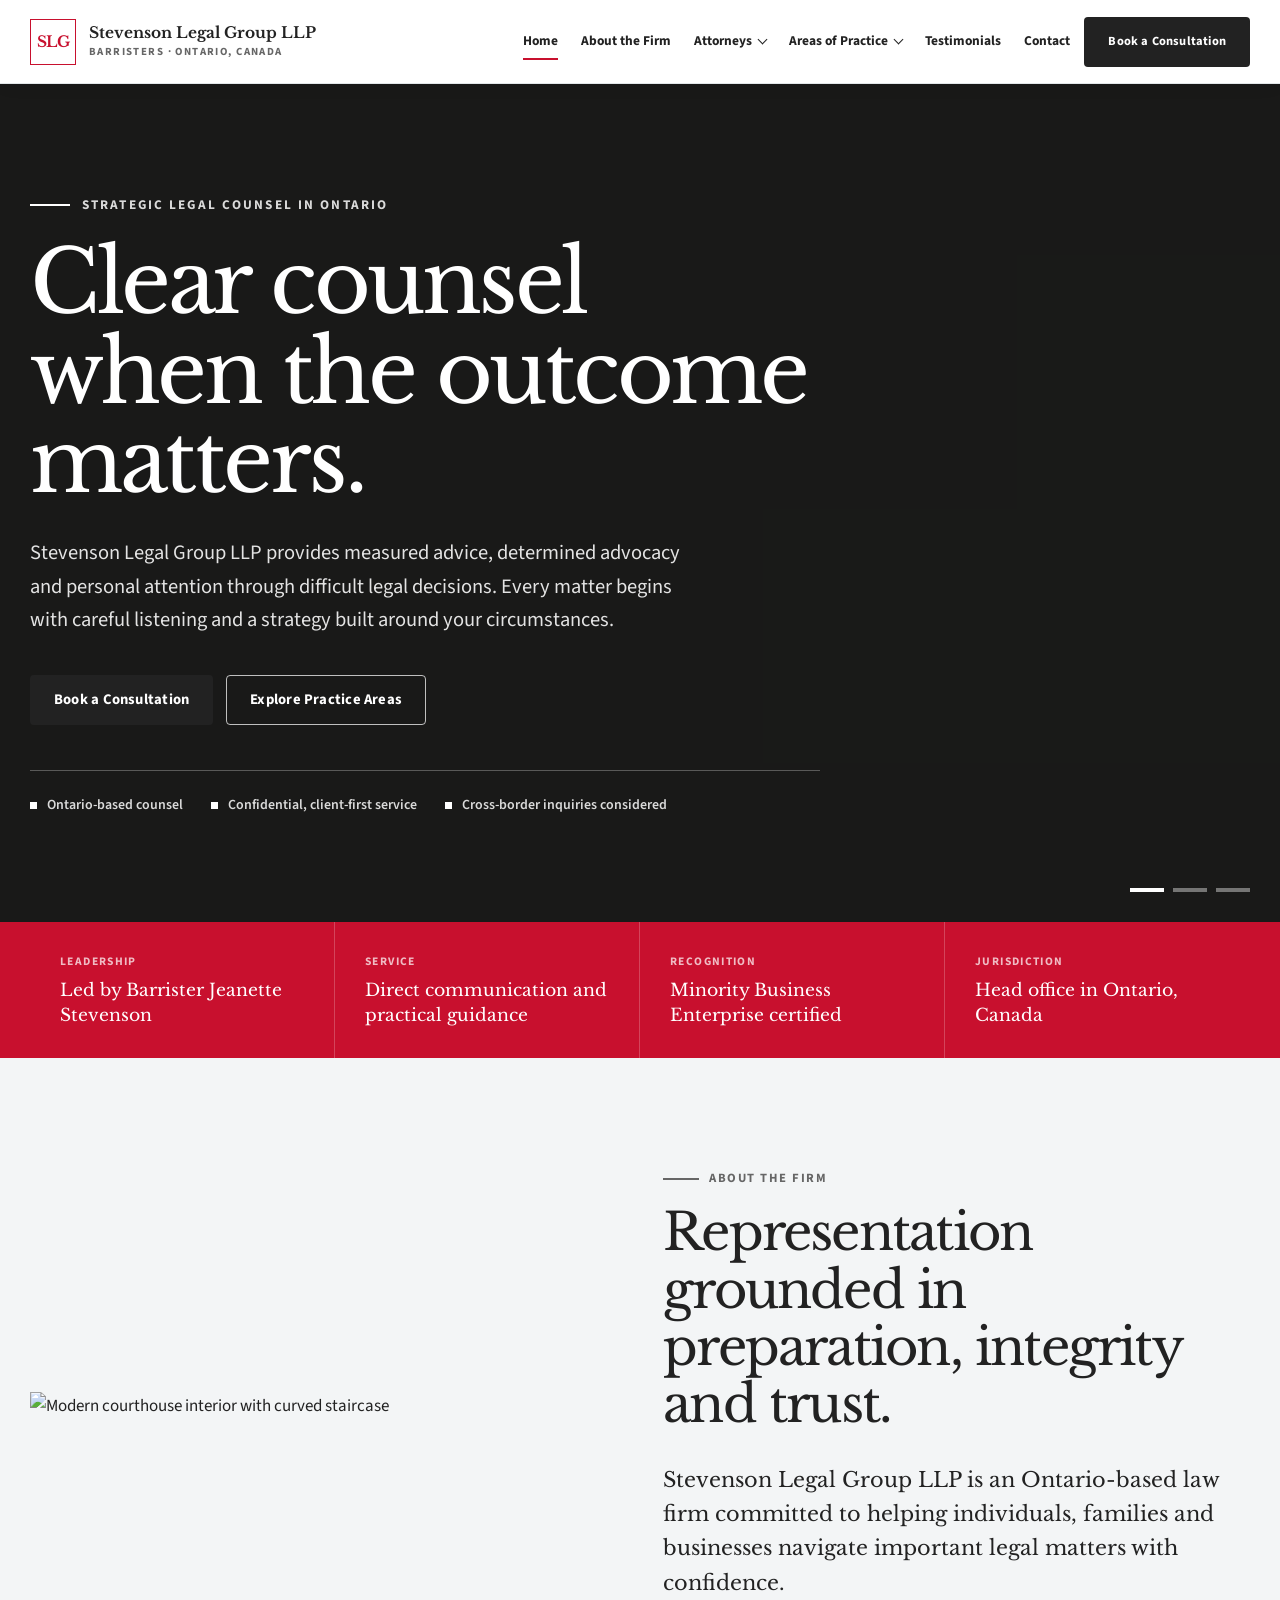
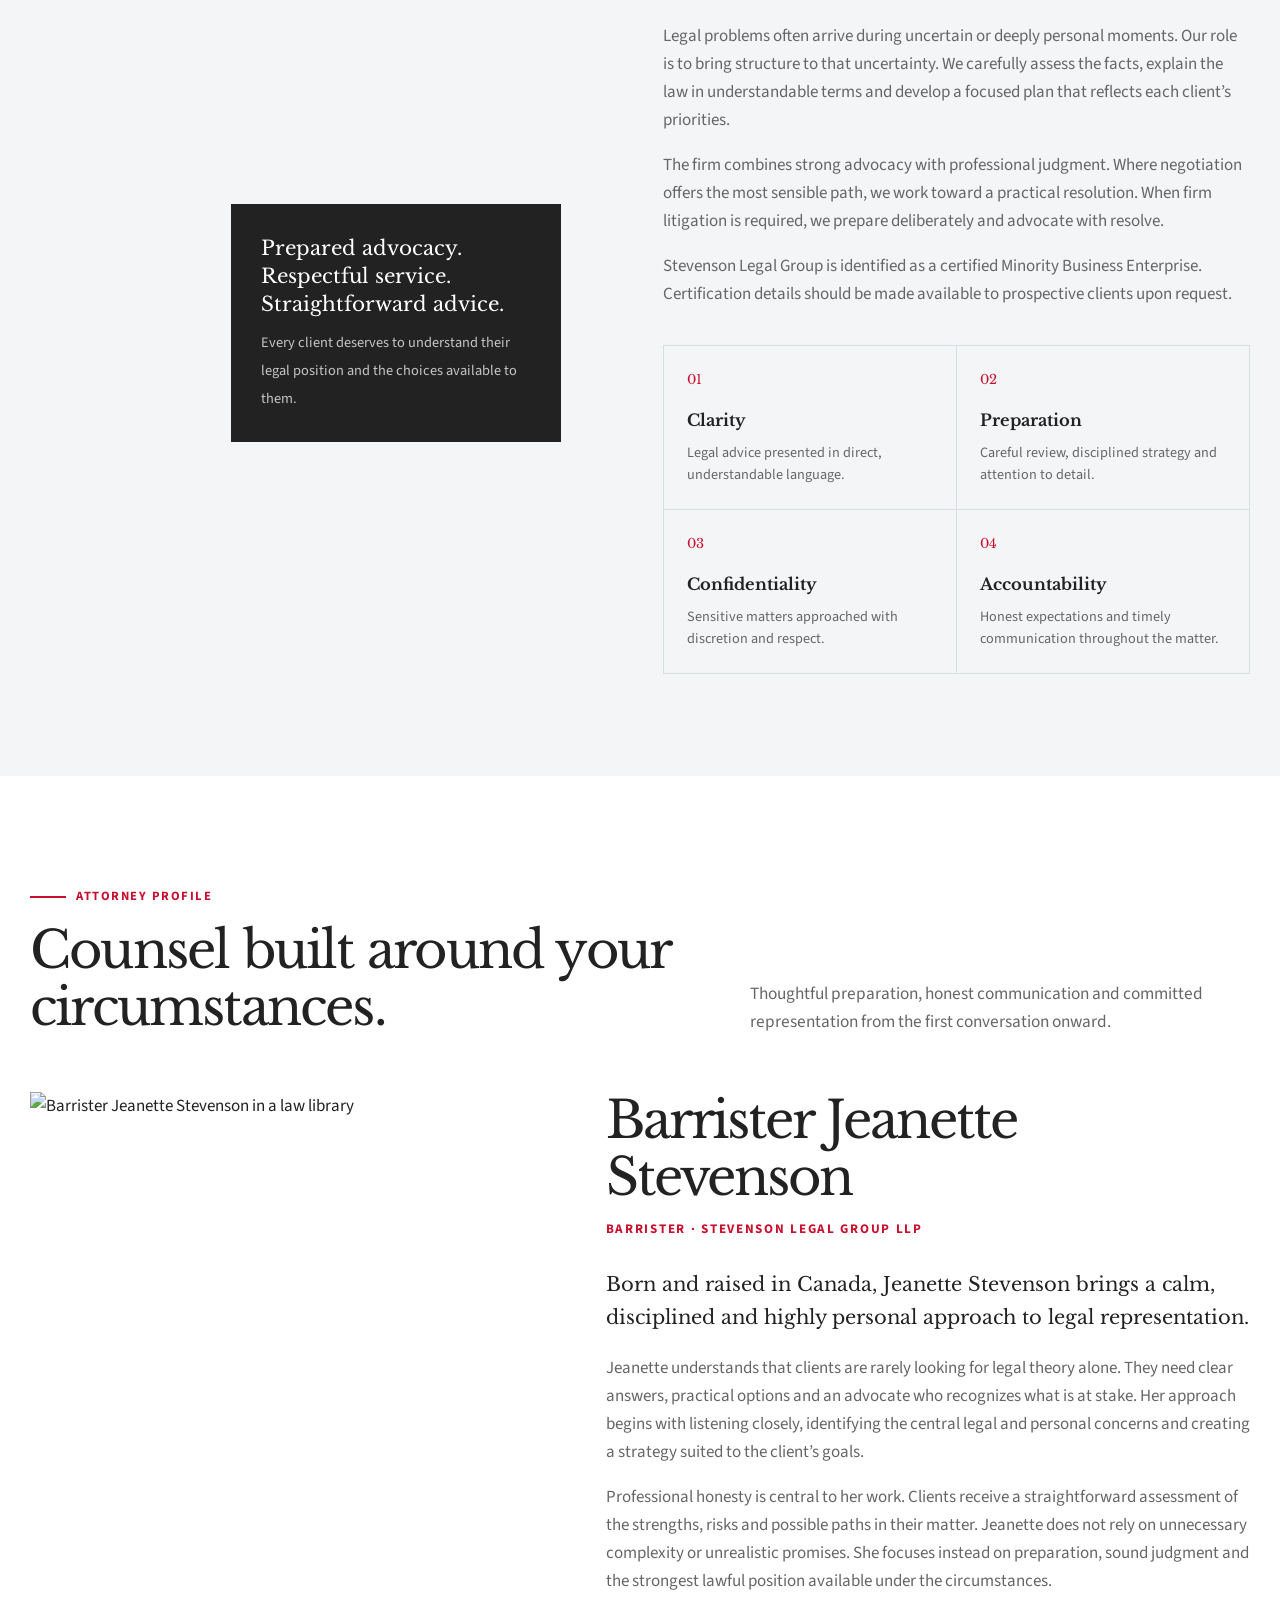
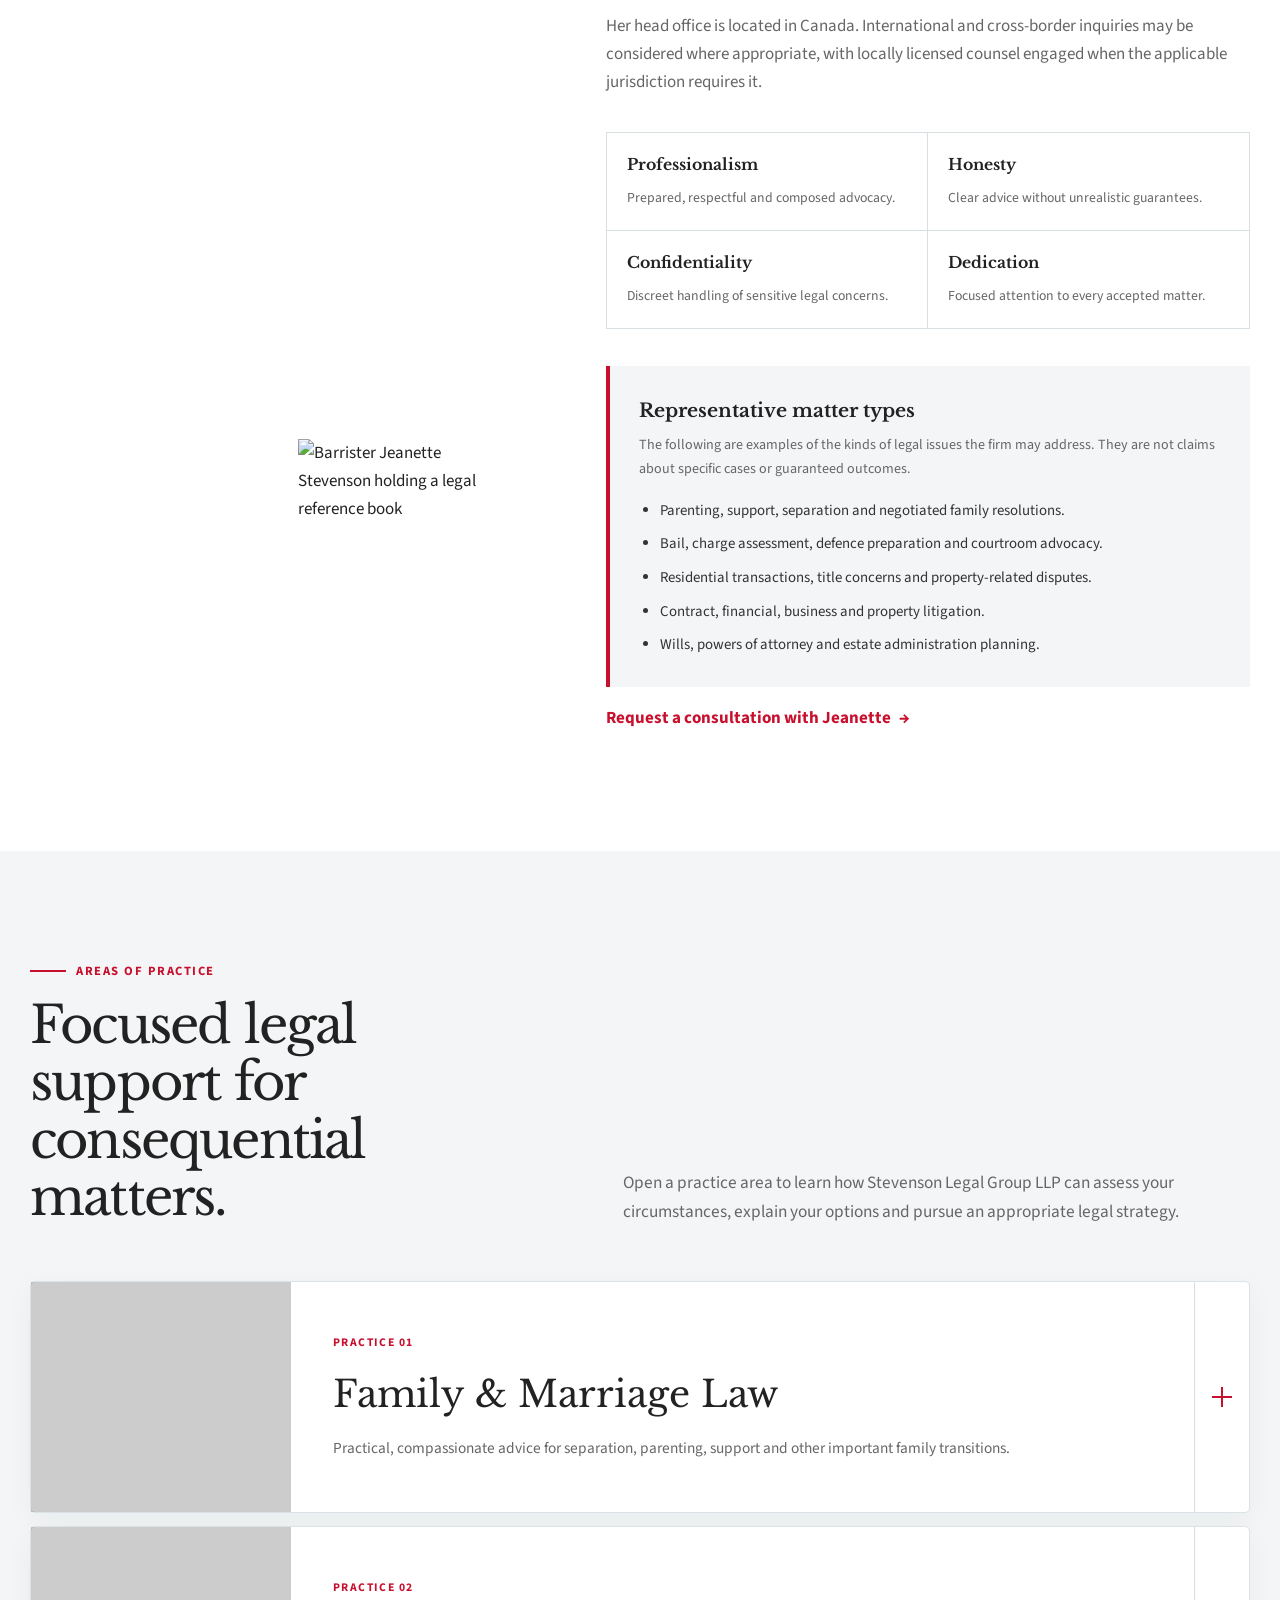
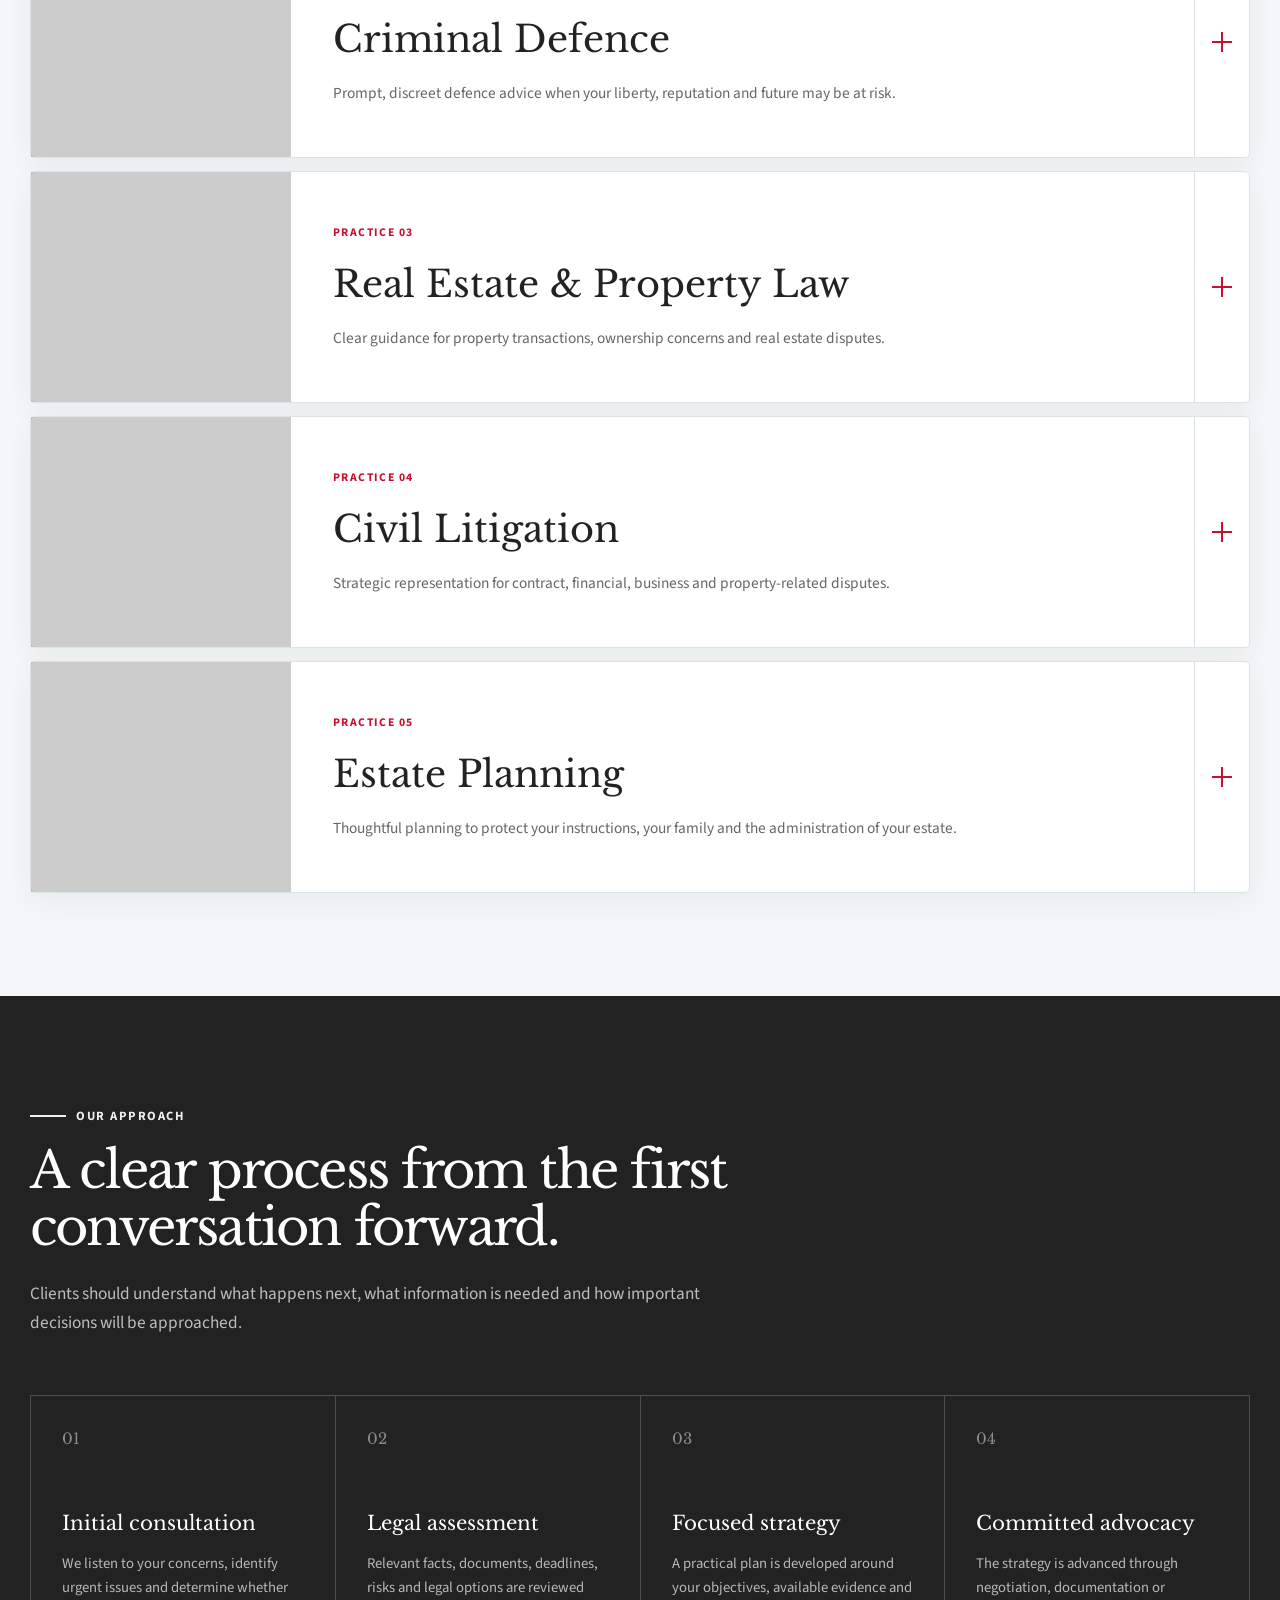
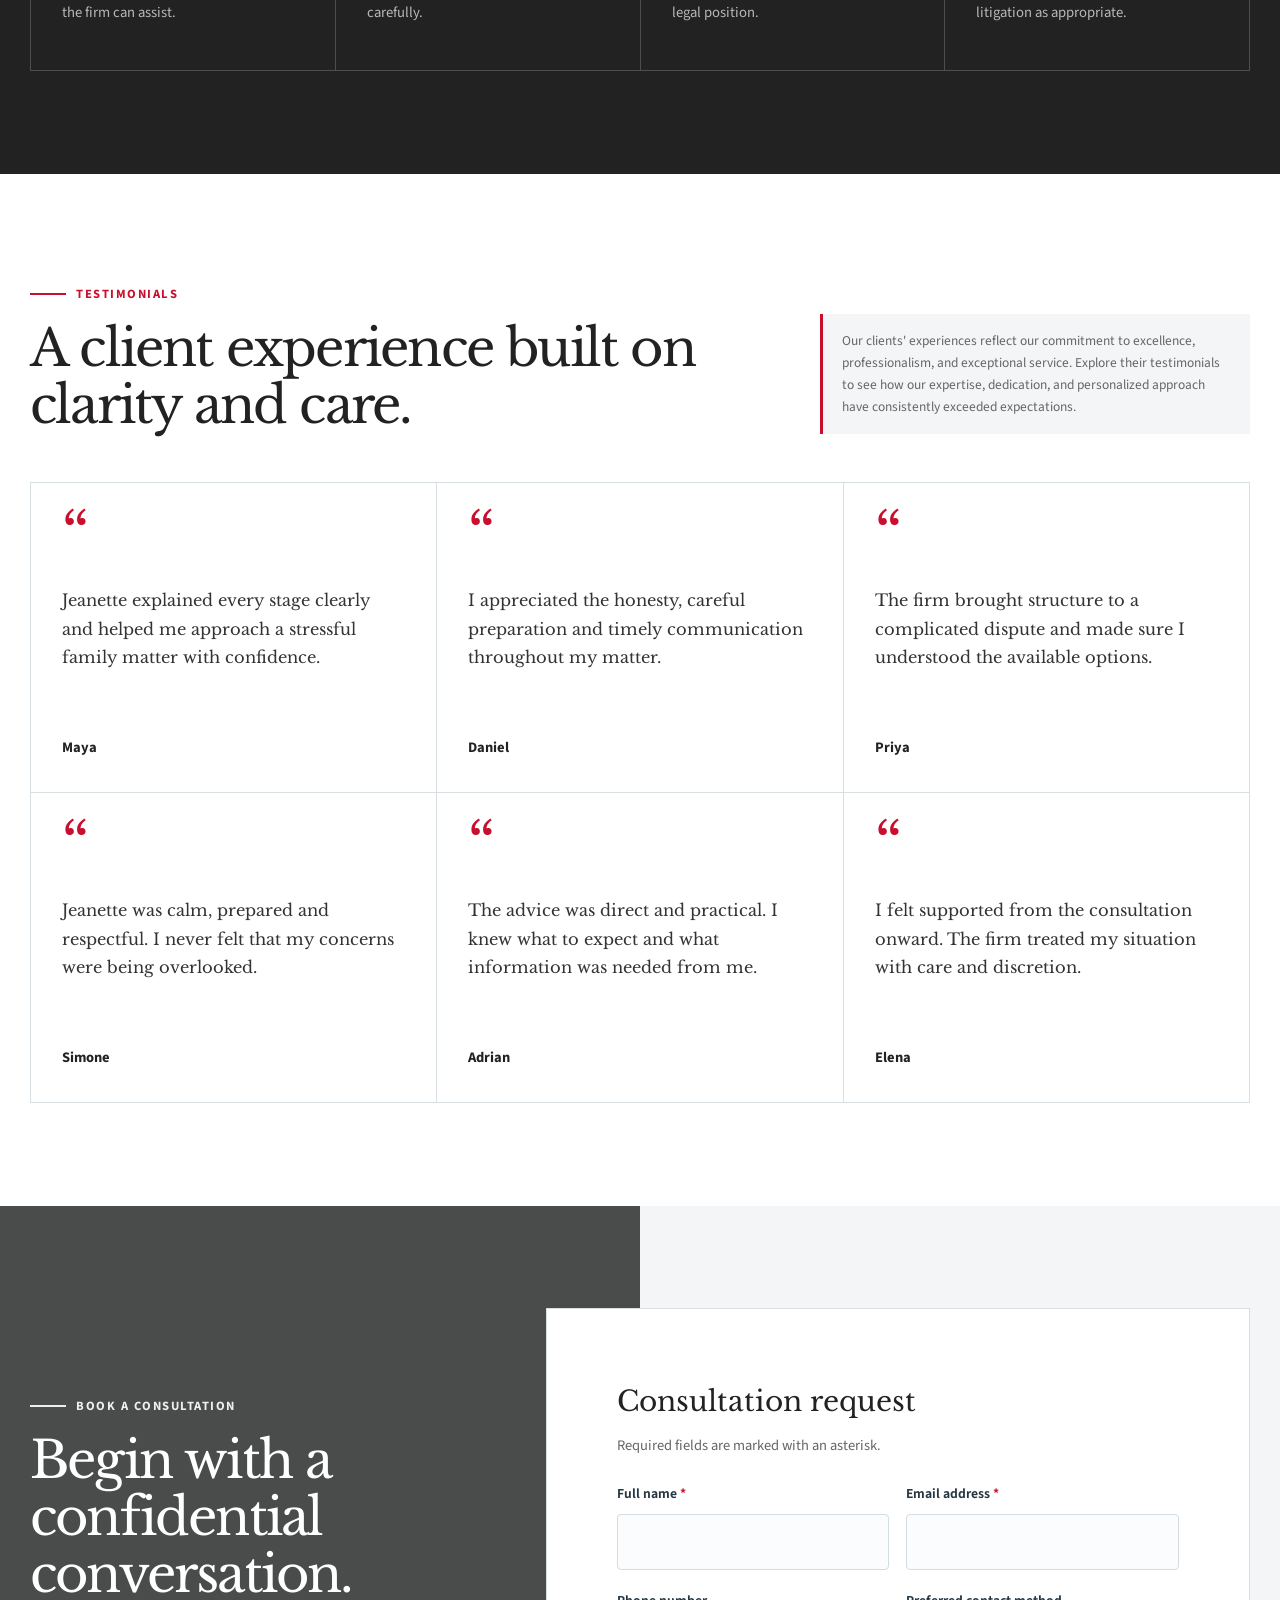
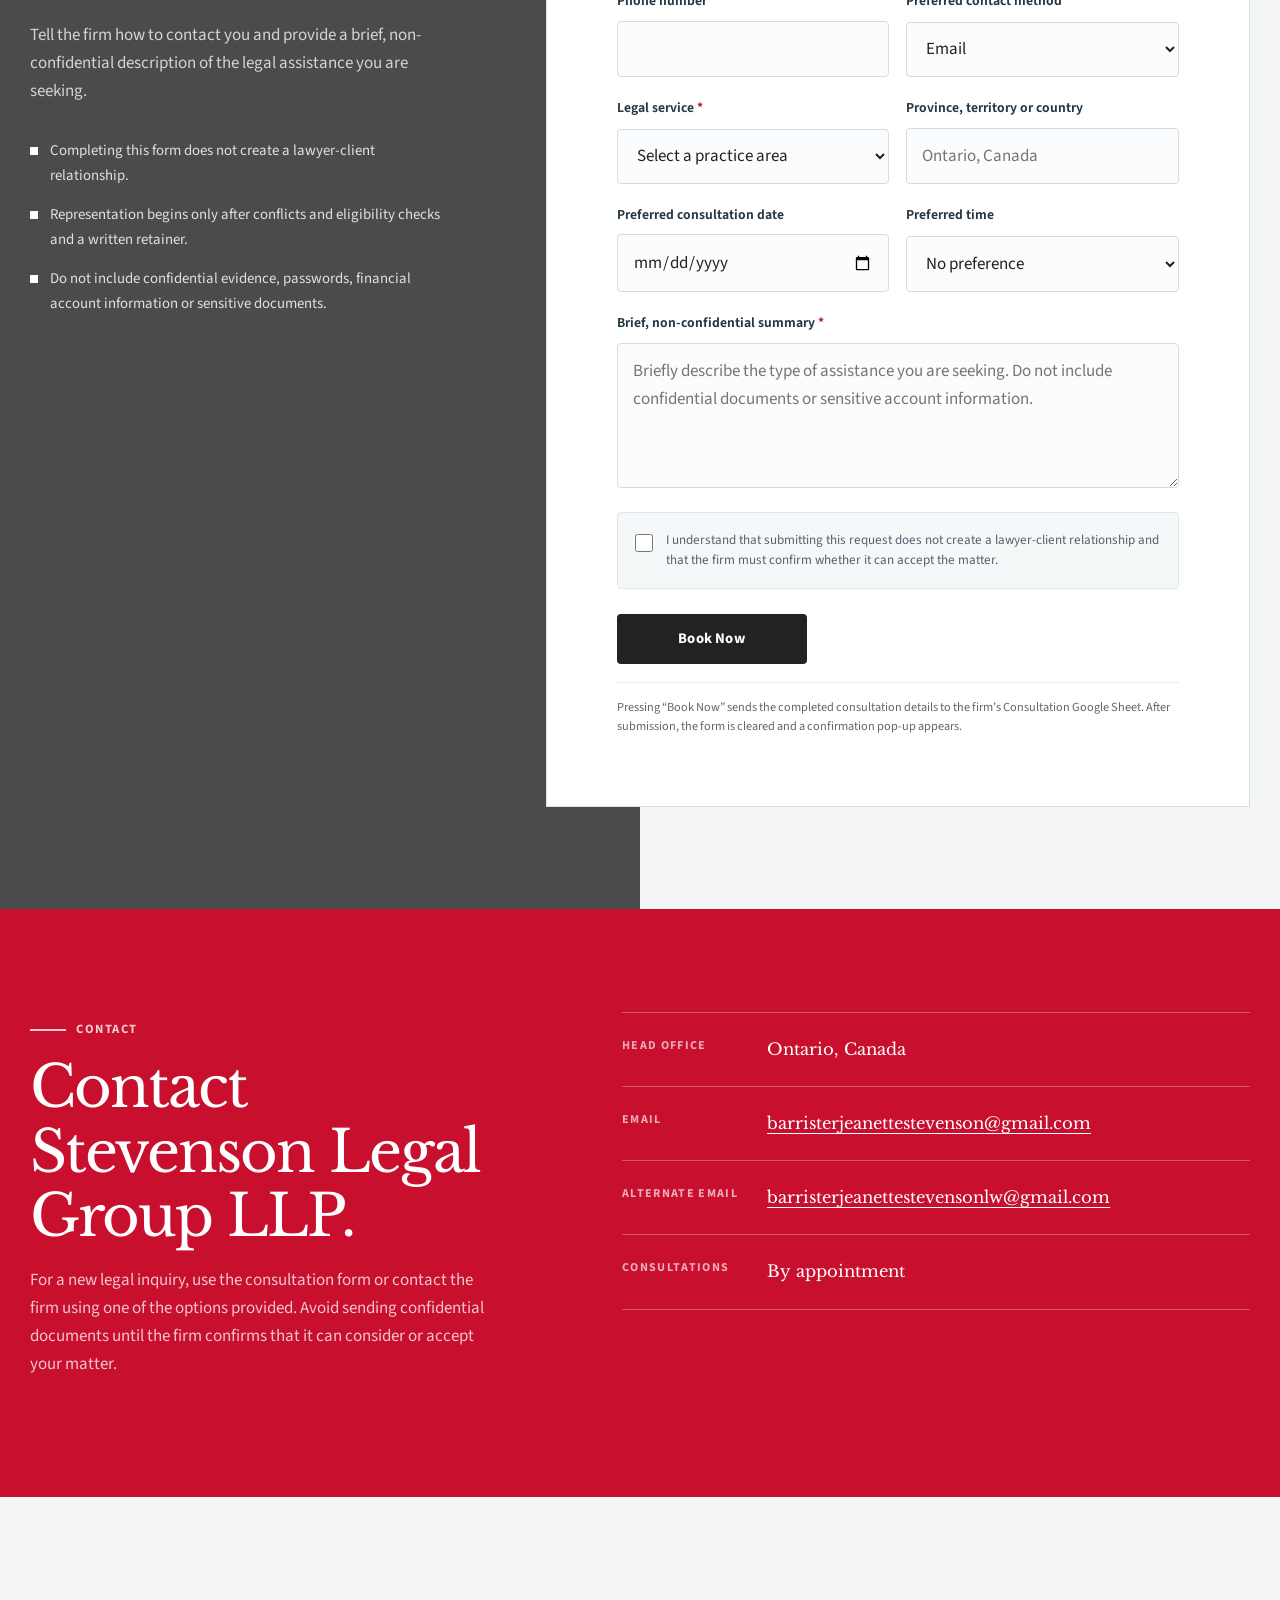
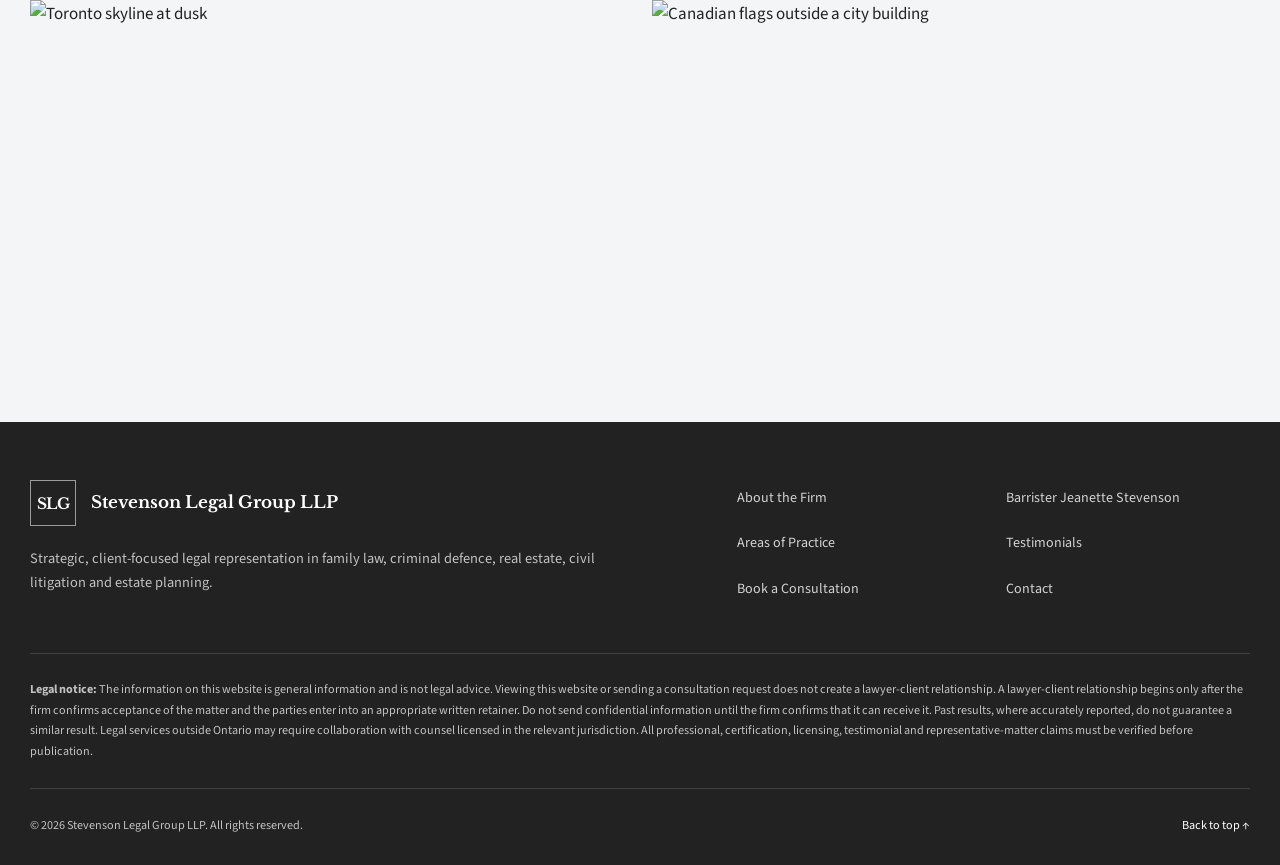
==== index.html @ ab26f342 "Add files via upload" ====
<!DOCTYPE html>
<html lang="en-CA">
<head>
    <meta charset="UTF-8">

    <meta
        name="viewport"
        content="width=device-width, initial-scale=1, viewport-fit=cover"
    >

    <meta
        name="description"
        content="Stevenson Legal Group LLP provides thoughtful, strategic legal representation in family law, criminal defence, real estate, civil litigation and estate planning."
    >

    <meta name="theme-color" content="#ffffff">

    <title>Stevenson Legal Group LLP | Ontario Law Firm</title>

    <link rel="preconnect" href="https://fonts.googleapis.com">
    <link rel="preconnect" href="https://fonts.gstatic.com" crossorigin>

    <link
        href="https://fonts.googleapis.com/css2?family=Libre+Baskerville:wght@400;700&family=Source+Sans+3:wght@400;500;600;700&display=swap"
        rel="stylesheet"
    >

    <link
        rel="preload"
        as="image"
        href="assets/marble-stairs.jpg"
    >

    <link rel="stylesheet" href="style-final-v2.css">

    <script type="application/ld+json">
    {
        "@context": "https://schema.org",
        "@type": "LegalService",
        "name": "Stevenson Legal Group LLP",
        "description": "Ontario law firm providing services in family law, criminal defence, real estate, civil litigation and estate planning.",
        "areaServed": {
            "@type": "AdministrativeArea",
            "name": "Ontario, Canada"
        },
        "email": [
            "barristerjeanettestevenson@gmail.com",
            "barristerjeanettestevensonlw@gmail.com"
        ],
        "employee": {
            "@type": "Person",
            "name": "Jeanette Stevenson",
            "jobTitle": "Barrister"
        },
        "knowsAbout": [
            "Family and Marriage Law",
            "Criminal Defence",
            "Real Estate and Property Law",
            "Civil Litigation",
            "Estate Planning"
        ]
    }
    </script>
</head>

<body>
    <a class="skip-link" href="#main-content">Skip to main content</a>

    <header class="site-header" id="top">
        <div class="container header-inner">
            <a class="brand" href="#home" aria-label="Stevenson Legal Group home">
                <span class="brand-mark" aria-hidden="true">SLG</span>

                <span class="brand-copy">
                    <span class="brand-name">Stevenson Legal Group LLP</span>
                    <span class="brand-type">Barristers · Ontario, Canada</span>
                </span>
            </a>

            <button
                class="menu-toggle"
                type="button"
                aria-label="Open navigation"
                aria-controls="primary-navigation"
                aria-expanded="false"
            >
                <span class="menu-toggle-lines" aria-hidden="true"></span>
            </button>

            <nav
                class="primary-nav"
                id="primary-navigation"
                aria-label="Primary navigation"
            >
                <a class="nav-link is-active" href="#home">Home</a>
                <a class="nav-link" href="about.html">About the Firm</a>

                <details class="nav-dropdown">
                    <summary>Attorneys</summary>

                    <div class="dropdown-menu">
                        <a href="jeanette-stevenson.html">
                            Barrister Jeanette Stevenson
                        </a>
                    </div>
                </details>

                <details class="nav-dropdown">
                    <summary>Areas of Practice</summary>

                    <div class="dropdown-menu dropdown-menu--wide">
                        <a href="family-marriage-law.html" data-practice="family-law">
                            Family &amp; Marriage Law
                        </a>

                        <a href="criminal-defence.html" data-practice="criminal-defence">
                            Criminal Defence
                        </a>

                        <a href="real-estate-property-law.html" data-practice="real-estate">
                            Real Estate &amp; Property Law
                        </a>

                        <a href="civil-litigation.html" data-practice="civil-litigation">
                            Civil Litigation
                        </a>

                        <a href="estate-planning.html" data-practice="estate-planning">
                            Estate Planning
                        </a>
                    </div>
                </details>

                <a class="nav-link" href="testimonials.html">Testimonials</a>
                <a class="nav-link" href="contact.html">Contact</a>

                <a class="button header-cta" href="consultation.html">
                    Book a Consultation
                </a>
            </nav>
        </div>
    </header>

    <main id="main-content">
        <section class="hero" id="home" aria-labelledby="hero-title">
            <div class="hero-slides" aria-hidden="true">
                <div class="hero-slide is-active"></div>
                <div class="hero-slide"></div>
                <div class="hero-slide"></div>
            </div>

            <div class="hero-overlay" aria-hidden="true"></div>

            <div class="container hero-inner">
                <div class="hero-content">
                    <p class="hero-kicker">Strategic legal counsel in Ontario</p>

                    <h1 id="hero-title">
                        Clear counsel when the outcome matters.
                    </h1>

                    <p class="hero-description">
                        Stevenson Legal Group LLP provides measured advice,
                        determined advocacy and personal attention through
                        difficult legal decisions. Every matter begins with
                        careful listening and a strategy built around your
                        circumstances.
                    </p>

                    <div class="hero-actions">
                        <a class="button" href="consultation.html">
                            Book a Consultation
                        </a>

                        <a class="button button--outline" href="practice-areas.html">
                            Explore Practice Areas
                        </a>
                    </div>

                    <div class="hero-facts" aria-label="Firm highlights">
                        <span class="hero-fact">Ontario-based counsel</span>
                        <span class="hero-fact">Confidential, client-first service</span>
                        <span class="hero-fact">Cross-border inquiries considered</span>
                    </div>
                </div>
            </div>

            <div class="hero-controls" aria-label="Cover image controls">
                <div class="container hero-controls-inner">
                    <button
                        class="hero-dot is-active"
                        type="button"
                        aria-label="Show cover image 1"
                        aria-pressed="true"
                        data-slide="0"
                    ></button>

                    <button
                        class="hero-dot"
                        type="button"
                        aria-label="Show cover image 2"
                        aria-pressed="false"
                        data-slide="1"
                    ></button>

                    <button
                        class="hero-dot"
                        type="button"
                        aria-label="Show cover image 3"
                        aria-pressed="false"
                        data-slide="2"
                    ></button>
                </div>
            </div>
        </section>

        <section class="trust-strip" aria-label="Firm commitments">
            <div class="container trust-grid">
                <div class="trust-item">
                    <span class="trust-label">Leadership</span>
                    <span class="trust-value">
                        Led by Barrister Jeanette Stevenson
                    </span>
                </div>

                <div class="trust-item">
                    <span class="trust-label">Service</span>
                    <span class="trust-value">
                        Direct communication and practical guidance
                    </span>
                </div>

                <div class="trust-item">
                    <span class="trust-label">Recognition</span>
                    <span class="trust-value">
                        Minority Business Enterprise certified
                    </span>
                </div>

                <div class="trust-item">
                    <span class="trust-label">Jurisdiction</span>
                    <span class="trust-value">
                        Head office in Ontario, Canada
                    </span>
                </div>
            </div>
        </section>

        <section class="section section--light" id="about">
            <div class="container about-layout">
                <div class="about-image reveal">
                    <img
                        src="assets/modern-courthouse.jpg"
                        alt="Modern courthouse interior with curved staircase"
                        loading="lazy"
                    >

                    <div class="about-note">
                        <strong>
                            Prepared advocacy. Respectful service. Straightforward advice.
                        </strong>

                        <span>
                            Every client deserves to understand their legal position
                            and the choices available to them.
                        </span>
                    </div>
                </div>

                <div class="about-copy reveal">
                    <p class="eyebrow">About the Firm</p>

                    <h2 class="section-title">
                        Representation grounded in preparation, integrity and trust.
                    </h2>

                    <p class="lead">
                        Stevenson Legal Group LLP is an Ontario-based law firm
                        committed to helping individuals, families and businesses
                        navigate important legal matters with confidence.
                    </p>

                    <p>
                        Legal problems often arrive during uncertain or deeply
                        personal moments. Our role is to bring structure to that
                        uncertainty. We carefully assess the facts, explain the law
                        in understandable terms and develop a focused plan that
                        reflects each client’s priorities.
                    </p>

                    <p>
                        The firm combines strong advocacy with professional
                        judgment. Where negotiation offers the most sensible path,
                        we work toward a practical resolution. When firm litigation
                        is required, we prepare deliberately and advocate with
                        resolve.
                    </p>

                    <p>
                        Stevenson Legal Group is identified as a certified Minority
                        Business Enterprise. Certification details should be made
                        available to prospective clients upon request.
                    </p>

                    <div class="principles">
                        <article class="principle">
                            <span class="principle-number">01</span>
                            <h3>Clarity</h3>
                            <p>
                                Legal advice presented in direct, understandable
                                language.
                            </p>
                        </article>

                        <article class="principle">
                            <span class="principle-number">02</span>
                            <h3>Preparation</h3>
                            <p>
                                Careful review, disciplined strategy and attention
                                to detail.
                            </p>
                        </article>

                        <article class="principle">
                            <span class="principle-number">03</span>
                            <h3>Confidentiality</h3>
                            <p>
                                Sensitive matters approached with discretion and
                                respect.
                            </p>
                        </article>

                        <article class="principle">
                            <span class="principle-number">04</span>
                            <h3>Accountability</h3>
                            <p>
                                Honest expectations and timely communication
                                throughout the matter.
                            </p>
                        </article>
                    </div>
                </div>
            </div>
        </section>

        <section
            class="section section--white"
            id="jeanette-stevenson"
            aria-labelledby="attorney-title"
        >
            <div class="container">
                <div class="attorney-heading reveal">
                    <div>
                        <p class="eyebrow">Attorney Profile</p>

                        <h2 class="section-title" id="attorney-title">
                            Counsel built around your circumstances.
                        </h2>
                    </div>

                    <p class="section-intro">
                        Thoughtful preparation, honest communication and committed
                        representation from the first conversation onward.
                    </p>
                </div>

                <div class="attorney-layout">
                    <div class="attorney-images reveal">
                        <img
                            class="attorney-main-image"
                            src="assets/jeanette-library.jpg"
                            alt="Barrister Jeanette Stevenson in a law library"
                            loading="lazy"
                        >

                        <img
                            class="attorney-secondary-image"
                            src="assets/jeanette-archbold.jpg"
                            alt="Barrister Jeanette Stevenson holding a legal reference book"
                            loading="lazy"
                        >
                    </div>

                    <article class="attorney-copy reveal">
                        <h3 class="attorney-name">
                            Barrister Jeanette Stevenson
                        </h3>

                        <span class="attorney-role">
                            Barrister · Stevenson Legal Group LLP
                        </span>

                        <p class="attorney-lead">
                            Born and raised in Canada, Jeanette Stevenson brings a
                            calm, disciplined and highly personal approach to legal
                            representation.
                        </p>

                        <p>
                            Jeanette understands that clients are rarely looking
                            for legal theory alone. They need clear answers,
                            practical options and an advocate who recognizes what
                            is at stake. Her approach begins with listening closely,
                            identifying the central legal and personal concerns and
                            creating a strategy suited to the client’s goals.
                        </p>

                        <p>
                            Professional honesty is central to her work. Clients
                            receive a straightforward assessment of the strengths,
                            risks and possible paths in their matter. Jeanette does
                            not rely on unnecessary complexity or unrealistic
                            promises. She focuses instead on preparation, sound
                            judgment and the strongest lawful position available
                            under the circumstances.
                        </p>

                        <p>
                            Her head office is located in Canada. International and
                            cross-border inquiries may be considered where
                            appropriate, with locally licensed counsel engaged when
                            the applicable jurisdiction requires it.
                        </p>

                        <div class="attorney-values">
                            <div class="attorney-value">
                                <strong>Professionalism</strong>
                                <span>Prepared, respectful and composed advocacy.</span>
                            </div>

                            <div class="attorney-value">
                                <strong>Honesty</strong>
                                <span>Clear advice without unrealistic guarantees.</span>
                            </div>

                            <div class="attorney-value">
                                <strong>Confidentiality</strong>
                                <span>Discreet handling of sensitive legal concerns.</span>
                            </div>

                            <div class="attorney-value">
                                <strong>Dedication</strong>
                                <span>Focused attention to every accepted matter.</span>
                            </div>
                        </div>

                        <div class="matter-types">
                            <h3>Representative matter types</h3>

                            <p>
                                The following are examples of the kinds of legal
                                issues the firm may address. They are not claims
                                about specific cases or guaranteed outcomes.
                            </p>

                            <ul>
                                <li>
                                    Parenting, support, separation and negotiated
                                    family resolutions.
                                </li>

                                <li>
                                    Bail, charge assessment, defence preparation and
                                    courtroom advocacy.
                                </li>

                                <li>
                                    Residential transactions, title concerns and
                                    property-related disputes.
                                </li>

                                <li>
                                    Contract, financial, business and property
                                    litigation.
                                </li>

                                <li>
                                    Wills, powers of attorney and estate
                                    administration planning.
                                </li>
                            </ul>
                        </div>

                        <p>
                            <a class="text-link" href="consultation.html">
                                Request a consultation with Jeanette
                            </a>
                        </p>
                    </article>
                </div>
            </div>
        </section>

        <section
            class="section section--light"
            id="practice-areas"
            aria-labelledby="practice-title"
        >
            <div class="container">
                <div class="practice-header reveal">
                    <div>
                        <p class="eyebrow">Areas of Practice</p>

                        <h2 class="section-title" id="practice-title">
                            Focused legal support for consequential matters.
                        </h2>
                    </div>

                    <p class="section-intro">
                        Open a practice area to learn how Stevenson Legal Group LLP
                        can assess your circumstances, explain your options and
                        pursue an appropriate legal strategy.
                    </p>
                </div>

                <div class="practice-list">
                    <details class="practice-card reveal" id="family-law">
                        <summary>
                            <span
                                class="practice-image"
                                role="img"
                                aria-label="Courthouse atrium"
                            ></span>

                            <span class="practice-summary-copy">
                                <span class="practice-number">Practice 01</span>
                                <h3>Family &amp; Marriage Law</h3>
                                <p>
                                    Practical, compassionate advice for separation,
                                    parenting, support and other important family
                                    transitions.
                                </p>
                            </span>

                            <span class="practice-toggle" aria-hidden="true"></span>
                        </summary>

                        <div class="practice-body">
                            <div>
                                <h4>
                                    Protecting your future while addressing what
                                    matters now
                                </h4>

                                <p>
                                    Family disputes can affect your children,
                                    finances, home and sense of stability. Stevenson
                                    Legal Group approaches these matters with care,
                                    discretion and a clear understanding that no two
                                    families are alike.
                                </p>

                                <p>
                                    The firm helps clients understand their legal
                                    rights and responsibilities, organize the
                                    information needed for informed decisions and
                                    evaluate negotiation, mediation and litigation
                                    options.
                                </p>

                                <ul>
                                    <li>Separation and divorce planning</li>
                                    <li>Parenting time and decision-making issues</li>
                                    <li>Child and spousal support concerns</li>
                                    <li>Property division and financial disclosure</li>
                                    <li>Marriage and separation agreements</li>
                                    <li>Urgent motions and protective legal steps</li>
                                </ul>
                            </div>

                            <aside class="practice-aside">
                                <strong>How the firm helps</strong>

                                <p>
                                    We identify the central legal issues, establish
                                    practical priorities and work toward a durable
                                    resolution while remaining prepared to litigate
                                    when necessary.
                                </p>

                                <a class="button button--light" href="consultation.html">
                                    Discuss a Family Matter
                                </a>
                            </aside>
                        </div>
                    </details>

                    <details class="practice-card reveal" id="criminal-defence">
                        <summary>
                            <span
                                class="practice-image"
                                role="img"
                                aria-label="Wooden judicial gavel"
                            ></span>

                            <span class="practice-summary-copy">
                                <span class="practice-number">Practice 02</span>
                                <h3>Criminal Defence</h3>
                                <p>
                                    Prompt, discreet defence advice when your
                                    liberty, reputation and future may be at risk.
                                </p>
                            </span>

                            <span class="practice-toggle" aria-hidden="true"></span>
                        </summary>

                        <div class="practice-body">
                            <div>
                                <h4>
                                    Early preparation can shape the direction of a
                                    defence
                                </h4>

                                <p>
                                    Being investigated, arrested or charged can be
                                    overwhelming. It is important to understand the
                                    allegations, the court process and the decisions
                                    that may affect your case before taking action.
                                </p>

                                <p>
                                    Stevenson Legal Group examines the available
                                    evidence, procedural history and legal issues,
                                    while helping clients prepare for each stage of
                                    the process.
                                </p>

                                <ul>
                                    <li>Pre-charge and investigation advice</li>
                                    <li>Bail and release-related matters</li>
                                    <li>Evidence and disclosure review</li>
                                    <li>Charter and procedural issues</li>
                                    <li>Negotiation and resolution discussions</li>
                                    <li>Trial preparation and courtroom advocacy</li>
                                </ul>
                            </div>

                            <aside class="practice-aside">
                                <strong>How the firm helps</strong>

                                <p>
                                    We respond promptly, preserve confidentiality,
                                    test the prosecution’s position and prepare a
                                    defence based on the evidence and applicable law.
                                </p>

                                <a class="button button--light" href="consultation.html">
                                    Request Defence Counsel
                                </a>
                            </aside>
                        </div>
                    </details>

                    <details class="practice-card reveal" id="real-estate">
                        <summary>
                            <span
                                class="practice-image"
                                role="img"
                                aria-label="Commercial buildings viewed from below"
                            ></span>

                            <span class="practice-summary-copy">
                                <span class="practice-number">Practice 03</span>
                                <h3>Real Estate &amp; Property Law</h3>
                                <p>
                                    Clear guidance for property transactions,
                                    ownership concerns and real estate disputes.
                                </p>
                            </span>

                            <span class="practice-toggle" aria-hidden="true"></span>
                        </summary>

                        <div class="practice-body">
                            <div>
                                <h4>
                                    Protecting the legal and financial value of your
                                    property decisions
                                </h4>

                                <p>
                                    Real estate matters involve important deadlines,
                                    detailed documents and significant financial
                                    commitments. A careful legal review can identify
                                    issues before they develop into costly disputes.
                                </p>

                                <p>
                                    Stevenson Legal Group assists with transaction
                                    planning, document review and disputes involving
                                    ownership, contracts, boundaries and other
                                    property interests.
                                </p>

                                <ul>
                                    <li>Residential purchase and sale matters</li>
                                    <li>Agreement and document review</li>
                                    <li>Title and ownership concerns</li>
                                    <li>Co-ownership and partition disputes</li>
                                    <li>Boundary, access and easement issues</li>
                                    <li>Failed transactions and contract disputes</li>
                                </ul>
                            </div>

                            <aside class="practice-aside">
                                <strong>How the firm helps</strong>

                                <p>
                                    We review the legal structure of the transaction
                                    or dispute, identify exposure and seek a practical
                                    path that protects the client’s property interest.
                                </p>

                                <a class="button button--light" href="consultation.html">
                                    Discuss a Property Matter
                                </a>
                            </aside>
                        </div>
                    </details>

                    <details class="practice-card reveal" id="civil-litigation">
                        <summary>
                            <span
                                class="practice-image"
                                role="img"
                                aria-label="Traditional courthouse columns"
                            ></span>

                            <span class="practice-summary-copy">
                                <span class="practice-number">Practice 04</span>
                                <h3>Civil Litigation</h3>
                                <p>
                                    Strategic representation for contract, financial,
                                    business and property-related disputes.
                                </p>
                            </span>

                            <span class="practice-toggle" aria-hidden="true"></span>
                        </summary>

                        <div class="practice-body">
                            <div>
                                <h4>
                                    A disciplined strategy for resolving serious
                                    disputes
                                </h4>

                                <p>
                                    Litigation requires more than filing documents.
                                    It requires a clear theory of the case, reliable
                                    evidence, realistic risk assessment and a plan
                                    for each stage of the proceeding.
                                </p>

                                <p>
                                    Stevenson Legal Group evaluates the legal and
                                    commercial considerations affecting the dispute,
                                    including cost, timing, evidence, enforceability
                                    and settlement opportunities.
                                </p>

                                <ul>
                                    <li>Contract and payment disputes</li>
                                    <li>Business and commercial claims</li>
                                    <li>Property-related litigation</li>
                                    <li>Negligence and financial loss claims</li>
                                    <li>Demand letters and settlement negotiation</li>
                                    <li>Motions, hearings and trial preparation</li>
                                </ul>
                            </div>

                            <aside class="practice-aside">
                                <strong>How the firm helps</strong>

                                <p>
                                    We identify the strongest available arguments,
                                    build the evidence carefully and pursue a
                                    proportionate resolution through negotiation or
                                    litigation.
                                </p>

                                <a class="button button--light" href="consultation.html">
                                    Discuss a Civil Dispute
                                </a>
                            </aside>
                        </div>
                    </details>

                    <details class="practice-card reveal" id="estate-planning">
                        <summary>
                            <span
                                class="practice-image"
                                role="img"
                                aria-label="Shelves of legal books"
                            ></span>

                            <span class="practice-summary-copy">
                                <span class="practice-number">Practice 05</span>
                                <h3>Estate Planning</h3>
                                <p>
                                    Thoughtful planning to protect your instructions,
                                    your family and the administration of your estate.
                                </p>
                            </span>

                            <span class="practice-toggle" aria-hidden="true"></span>
                        </summary>

                        <div class="practice-body">
                            <div>
                                <h4>
                                    Clear documents for important personal decisions
                                </h4>

                                <p>
                                    A well-considered estate plan can help reduce
                                    uncertainty, protect intended beneficiaries and
                                    provide guidance to the people responsible for
                                    carrying out your wishes.
                                </p>

                                <p>
                                    Stevenson Legal Group helps clients consider
                                    family circumstances, assets, decision-making
                                    needs and administration concerns before
                                    preparing or updating estate documents.
                                </p>

                                <ul>
                                    <li>Wills and estate-planning reviews</li>
                                    <li>Powers of attorney</li>
                                    <li>Executor and trustee considerations</li>
                                    <li>Beneficiary and family planning concerns</li>
                                    <li>Estate administration guidance</li>
                                    <li>Planning after major life changes</li>
                                </ul>
                            </div>

                            <aside class="practice-aside">
                                <strong>How the firm helps</strong>

                                <p>
                                    We translate your instructions into clear legal
                                    documents and identify issues that could otherwise
                                    create confusion or conflict.
                                </p>

                                <a class="button button--light" href="consultation.html">
                                    Plan Your Estate
                                </a>
                            </aside>
                        </div>
                    </details>
                </div>
            </div>
        </section>

        <section class="section process" aria-labelledby="process-title">
            <div class="container">
                <p class="eyebrow">Our Approach</p>

                <h2 class="section-title" id="process-title">
                    A clear process from the first conversation forward.
                </h2>

                <p class="section-intro">
                    Clients should understand what happens next, what information
                    is needed and how important decisions will be approached.
                </p>

                <div class="process-grid">
                    <article class="process-step reveal">
                        <span>01</span>
                        <h3>Initial consultation</h3>
                        <p>
                            We listen to your concerns, identify urgent issues and
                            determine whether the firm can assist.
                        </p>
                    </article>

                    <article class="process-step reveal">
                        <span>02</span>
                        <h3>Legal assessment</h3>
                        <p>
                            Relevant facts, documents, deadlines, risks and legal
                            options are reviewed carefully.
                        </p>
                    </article>

                    <article class="process-step reveal">
                        <span>03</span>
                        <h3>Focused strategy</h3>
                        <p>
                            A practical plan is developed around your objectives,
                            available evidence and legal position.
                        </p>
                    </article>

                    <article class="process-step reveal">
                        <span>04</span>
                        <h3>Committed advocacy</h3>
                        <p>
                            The strategy is advanced through negotiation,
                            documentation or litigation as appropriate.
                        </p>
                    </article>
                </div>
            </div>
        </section>

        <section
            class="section section--white"
            id="testimonials"
            aria-labelledby="testimonial-title"
        >
            <div class="container">
                <div class="testimonial-heading reveal">
                    <div>
                        <p class="eyebrow">Testimonials</p>

                        <h2 class="section-title" id="testimonial-title">
                            A client experience built on clarity and care.
                        </h2>
                    </div>

                    <div class="draft-notice">
                        Our clients' experiences reflect our commitment to excellence,
                        professionalism, and exceptional service. Explore their
                        testimonials to see how our expertise, dedication, and
                        personalized approach have consistently exceeded expectations.
                    </div>
                </div>

                <div class="testimonial-grid">
                    <article class="testimonial reveal">
                        <div>
                            <span class="quote-mark" aria-hidden="true">“</span>

                            <blockquote>
                                Jeanette explained every stage clearly and helped me
                                approach a stressful family matter with confidence.
                            </blockquote>
                        </div>

                        <footer>
                            <span class="testimonial-name">Maya</span>
                        </footer>
                    </article>

                    <article class="testimonial reveal">
                        <div>
                            <span class="quote-mark" aria-hidden="true">“</span>

                            <blockquote>
                                I appreciated the honesty, careful preparation and
                                timely communication throughout my matter.
                            </blockquote>
                        </div>

                        <footer>
                            <span class="testimonial-name">Daniel</span>
                        </footer>
                    </article>

                    <article class="testimonial reveal">
                        <div>
                            <span class="quote-mark" aria-hidden="true">“</span>

                            <blockquote>
                                The firm brought structure to a complicated dispute
                                and made sure I understood the available options.
                            </blockquote>
                        </div>

                        <footer>
                            <span class="testimonial-name">Priya</span>
                        </footer>
                    </article>

                    <article class="testimonial reveal">
                        <div>
                            <span class="quote-mark" aria-hidden="true">“</span>

                            <blockquote>
                                Jeanette was calm, prepared and respectful. I never
                                felt that my concerns were being overlooked.
                            </blockquote>
                        </div>

                        <footer>
                            <span class="testimonial-name">Simone</span>
                        </footer>
                    </article>

                    <article class="testimonial reveal">
                        <div>
                            <span class="quote-mark" aria-hidden="true">“</span>

                            <blockquote>
                                The advice was direct and practical. I knew what to
                                expect and what information was needed from me.
                            </blockquote>
                        </div>

                        <footer>
                            <span class="testimonial-name">Adrian</span>
                        </footer>
                    </article>

                    <article class="testimonial reveal">
                        <div>
                            <span class="quote-mark" aria-hidden="true">“</span>

                            <blockquote>
                                I felt supported from the consultation onward. The
                                firm treated my situation with care and discretion.
                            </blockquote>
                        </div>

                        <footer>
                            <span class="testimonial-name">Elena</span>
                        </footer>
                    </article>
                </div>
            </div>
        </section>

        <section
            class="section consultation"
            id="consultation"
            aria-labelledby="consultation-title"
        >
            <div class="container consultation-layout">
                <div class="consultation-copy reveal">
                    <p class="eyebrow">Book a Consultation</p>

                    <h2 class="section-title" id="consultation-title">
                        Begin with a confidential conversation.
                    </h2>

                    <p>
                        Tell the firm how to contact you and provide a brief,
                        non-confidential description of the legal assistance you
                        are seeking.
                    </p>

                    <ul class="consultation-points">
                        <li>
                            Completing this form does not create a lawyer-client
                            relationship.
                        </li>

                        <li>
                            Representation begins only after conflicts and
                            eligibility checks and a written retainer.
                        </li>

                        <li>
                            Do not include confidential evidence, passwords,
                            financial account information or sensitive documents.
                        </li>
                    </ul>
                </div>

                <div class="consultation-form-wrap reveal">
                    <h3>Consultation request</h3>

                    <p class="form-intro">
                        Required fields are marked with an asterisk.
                    </p>

                    <form id="consultation-form" novalidate>
                        <div class="form-grid">
                            <div class="form-field">
                                <label for="full-name">
                                    Full name <span class="required">*</span>
                                </label>

                                <input
                                    id="full-name"
                                    name="fullName"
                                    type="text"
                                    autocomplete="name"
                                    required
                                >
                            </div>

                            <div class="form-field">
                                <label for="email">
                                    Email address <span class="required">*</span>
                                </label>

                                <input
                                    id="email"
                                    name="email"
                                    type="email"
                                    autocomplete="email"
                                    required
                                >
                            </div>

                            <div class="form-field">
                                <label for="phone">Phone number</label>

                                <input
                                    id="phone"
                                    name="phone"
                                    type="tel"
                                    autocomplete="tel"
                                >
                            </div>

                            <div class="form-field">
                                <label for="contact-method">
                                    Preferred contact method
                                </label>

                                <select id="contact-method" name="contactMethod">
                                    <option value="Email">Email</option>
<option value="Telephone">Telephone</option>
                                </select>
                            </div>

                            <div class="form-field">
                                <label for="service">
                                    Legal service <span class="required">*</span>
                                </label>

                                <select id="service" name="service" required>
                                    <option value="">Select a practice area</option>
                                    <option value="Family & Marriage Law">
                                        Family &amp; Marriage Law
                                    </option>
                                    <option value="Criminal Defence">
                                        Criminal Defence
                                    </option>
                                    <option value="Real Estate & Property Law">
                                        Real Estate &amp; Property Law
                                    </option>
                                    <option value="Civil Litigation">
                                        Civil Litigation
                                    </option>
                                    <option value="Estate Planning">
                                        Estate Planning
                                    </option>
                                </select>
                            </div>

                            <div class="form-field">
                                <label for="location">
                                    Province, territory or country
                                </label>

                                <input
                                    id="location"
                                    name="location"
                                    type="text"
                                    autocomplete="country-name"
                                    placeholder="Ontario, Canada"
                                >
                            </div>

                            <div class="form-field">
                                <label for="preferred-date">
                                    Preferred consultation date
                                </label>

                                <input
                                    id="preferred-date"
                                    name="preferredDate"
                                    type="date"
                                >
                            </div>

                            <div class="form-field">
                                <label for="preferred-time">
                                    Preferred time
                                </label>

                                <select id="preferred-time" name="preferredTime">
                                    <option value="No preference">
                                        No preference
                                    </option>
                                    <option value="Morning">Morning</option>
                                    <option value="Afternoon">Afternoon</option>
                                    <option value="Evening">Evening</option>
                                </select>
                            </div>

                            <div class="form-field form-field--full">
                                <label for="summary">
                                    Brief, non-confidential summary
                                    <span class="required">*</span>
                                </label>

                                <textarea
                                    id="summary"
                                    name="summary"
                                    maxlength="1500"
                                    required
                                    placeholder="Briefly describe the type of assistance you are seeking. Do not include confidential documents or sensitive account information."
                                ></textarea>
                            </div>

                            <div class="checkbox-field form-field--full">
                                <input
                                    id="consent"
                                    name="consent"
                                    type="checkbox"
                                    required
                                >

                                <label for="consent">
                                    I understand that submitting this request does
                                    not create a lawyer-client relationship and that
                                    the firm must confirm whether it can accept the
                                    matter.
                                </label>
                            </div>
                        </div>

                        <div class="form-actions">
                            <button class="button" type="submit">
                                Book Now
                            </button>

                            <span
                                class="form-status"
                                id="form-status"
                                role="status"
                                aria-live="polite"
                            ></span>
                        </div>

                        <p class="form-privacy">
                            Pressing “Book Now” sends the completed consultation details to the firm’s Consultation Google Sheet. After submission, the form is cleared and a confirmation pop-up appears.
                        </p>
                    </form>
                </div>
            </div>
        </section>

        <section
            class="section contact"
            id="contact"
            aria-labelledby="contact-title"
        >
            <div class="container contact-layout">
                <div class="contact-copy reveal">
                    <p class="eyebrow">Contact</p>

                    <h2 class="section-title" id="contact-title">
                        Contact Stevenson Legal Group LLP.
                    </h2>

                    <p>
                        For a new legal inquiry, use the consultation form or
                        contact the firm using one of the options provided. Avoid
                        sending confidential documents until the firm confirms that
                        it can consider or accept your matter.
                    </p>
</div>

                <div class="contact-list reveal">
                    <div class="contact-row">
                        <span class="contact-row-label">Head office</span>

                        <span class="contact-row-value">
                            Ontario, Canada
                        </span>
                    </div>
<div class="contact-row">
                        <span class="contact-row-label">Email</span>

                        <span class="contact-row-value">
                            <a href="mailto:barristerjeanettestevenson@gmail.com">
                                barristerjeanettestevenson@gmail.com
                            </a>
                        </span>
                    </div>

                    <div class="contact-row">
                        <span class="contact-row-label">Alternate email</span>

                        <span class="contact-row-value">
                            <a href="mailto:barristerjeanettestevensonlw@gmail.com">
                                barristerjeanettestevensonlw@gmail.com
                            </a>
                        </span>
                    </div>

                    <div class="contact-row">
                        <span class="contact-row-label">Consultations</span>

                        <span class="contact-row-value">
                            By appointment
                        </span>
                    </div>
                </div>
            </div>
        </section>
    
<section class="section section--light" aria-label="Canadian city and community imagery"><div class="container"><div class="image-pair" style="display:grid;grid-template-columns:1fr 1fr;gap:24px"><img src="assets/toronto-night.jpg" alt="Toronto skyline at dusk" loading="lazy" style="width:100%;height:320px;object-fit:cover"><img src="assets/canada-flags.jpg" alt="Canadian flags outside a city building" loading="lazy" style="width:100%;height:320px;object-fit:cover"></div></div></section>
</main>

    <footer class="site-footer">
        <div class="container">
            <div class="footer-top">
                <div>
                    <div class="footer-brand">
                        <span class="brand-mark" aria-hidden="true">SLG</span>
                        <strong>Stevenson Legal Group LLP</strong>
                    </div>

                    <p class="footer-description">
                        Strategic, client-focused legal representation in family
                        law, criminal defence, real estate, civil litigation and
                        estate planning.
                    </p>
                </div>

                <nav class="footer-links" aria-label="Footer navigation">
                    <a href="about.html">About the Firm</a>
                    <a href="jeanette-stevenson.html">Barrister Jeanette Stevenson</a>
                    <a href="practice-areas.html">Areas of Practice</a>
                    <a href="testimonials.html">Testimonials</a>
                    <a href="consultation.html">Book a Consultation</a>
                    <a href="contact.html">Contact</a>
                </nav>
            </div>

            <div class="footer-disclaimer">
                <strong>Legal notice:</strong>
                The information on this website is general information and is not
                legal advice. Viewing this website or sending a consultation
                request does not create a lawyer-client relationship. A
                lawyer-client relationship begins only after the firm confirms
                acceptance of the matter and the parties enter into an appropriate
                written retainer. Do not send confidential information until the
                firm confirms that it can receive it. Past results, where
                accurately reported, do not guarantee a similar result. Legal
                services outside Ontario may require collaboration with counsel
                licensed in the relevant jurisdiction. All professional,
                certification, licensing, testimonial and representative-matter
                claims must be verified before publication.
            </div>

            <div class="footer-bottom">
                <span>
                    © <span id="current-year"></span>
                    Stevenson Legal Group LLP. All rights reserved.
                </span>

                <a class="back-to-top" href="#top">
                    Back to top ↑
                </a>
            </div>
        </div>
    </footer>

    <div
        class="toast"
        id="toast"
        role="status"
        aria-live="polite"
        aria-atomic="true"
    ></div>

    <script src="script-google-sheet-v1.js"></script>
</body>
</html>
---- style-final-v2.css ----
:root {
    --paper: #ffffff;
    --paper-light: #ffffff;
    --white: #ffffff;
    --ink: #222222;
    --charcoal: #292929;
    --charcoal-soft: #3a3a3a;
    --muted: #666666;
    --stone: #eeeeee;
    --stone-light: #f5f5f5;
    --burgundy: #c8102e;
    --burgundy-dark: #a50d26;
    --sage: #666666;
    --focus: #c8102e;
    --header-height: 82px;
    --container: 1180px;
    --serif: "Libre Baskerville", Georgia, serif;
    --sans: "Source Sans 3", Arial, sans-serif;
}

*,
*::before,
*::after {
    box-sizing: border-box;
}

html {
    scroll-behavior: smooth;
    scroll-padding-top: calc(var(--header-height) + 20px);
}

body {
    margin: 0;
    background: var(--paper);
    color: var(--ink);
    font-family: var(--sans);
    font-size: 17px;
    line-height: 1.65;
    text-rendering: optimizeLegibility;
    -webkit-font-smoothing: antialiased;
}

body.menu-open {
    overflow: hidden;
}

img {
    display: block;
    max-width: 100%;
}

button,
input,
select,
textarea {
    font: inherit;
}

button,
summary,
a {
    -webkit-tap-highlight-color: transparent;
}

button {
    cursor: pointer;
}

a {
    color: inherit;
}

::selection {
    background: var(--burgundy);
    color: var(--white);
}

:focus-visible {
    outline: 3px solid var(--focus);
    outline-offset: 4px;
}

.skip-link {
    position: fixed;
    top: 12px;
    left: 12px;
    z-index: 5000;
    padding: 10px 16px;
    background: var(--white);
    color: var(--ink);
    border: 2px solid var(--burgundy);
    transform: translateY(-160%);
    transition: transform 180ms ease;
}

.skip-link:focus {
    transform: translateY(0);
}

.container {
    width: min(calc(100% - 40px), var(--container));
    margin-inline: auto;
}

.section {
    padding: 110px 0;
}

.section--light {
    background: var(--paper-light);
}

.section--white {
    background: var(--white);
}

.eyebrow {
    display: inline-flex;
    align-items: center;
    gap: 10px;
    margin: 0 0 18px;
    color: var(--burgundy);
    font-size: 0.79rem;
    font-weight: 700;
    letter-spacing: 0.14em;
    line-height: 1.2;
    text-transform: uppercase;
}

.eyebrow::before {
    width: 36px;
    height: 2px;
    background: currentColor;
    content: "";
}

.section-title {
    max-width: 820px;
    margin: 0;
    font-family: var(--serif);
    font-size: clamp(2.15rem, 4vw, 4.2rem);
    font-weight: 400;
    letter-spacing: -0.045em;
    line-height: 1.12;
}

.section-intro {
    max-width: 720px;
    margin: 24px 0 0;
    color: var(--muted);
    font-size: 1.08rem;
}

.button {
    display: inline-flex;
    min-height: 52px;
    align-items: center;
    justify-content: center;
    gap: 10px;
    padding: 13px 22px;
    border: 1px solid transparent;
    border-radius: 2px;
    background: var(--burgundy);
    color: var(--white);
    font-size: 0.92rem;
    font-weight: 700;
    letter-spacing: 0.035em;
    line-height: 1.2;
    text-align: center;
    text-decoration: none;
    transition:
        background-color 180ms ease,
        border-color 180ms ease,
        color 180ms ease,
        transform 180ms ease;
}

.button:hover {
    background: var(--burgundy-dark);
    transform: translateY(-2px);
}

.button--outline {
    border-color: rgba(255, 255, 255, 0.7);
    background: transparent;
    color: var(--white);
}

.button--outline:hover {
    border-color: var(--white);
    background: var(--white);
    color: var(--ink);
}

.button--light {
    background: var(--white);
    color: var(--burgundy-dark);
}

.button--light:hover {
    background: var(--paper);
    color: var(--burgundy-dark);
}

.button--dark {
    background: var(--charcoal);
    color: var(--white);
}

.button--dark:hover {
    background: #111111;
}

.button svg {
    width: 19px;
    height: 19px;
    flex: 0 0 auto;
}

.text-link {
    display: inline-flex;
    align-items: center;
    gap: 8px;
    color: var(--burgundy);
    font-weight: 700;
    text-decoration: none;
}

.text-link::after {
    content: "→";
    transition: transform 180ms ease;
}

.text-link:hover::after {
    transform: translateX(4px);
}

/* Header */

.site-header {
    position: fixed;
    inset: 0 0 auto;
    z-index: 1000;
    height: var(--header-height);
    background: rgba(255, 255, 255, 0.98);
    border-bottom: 1px solid rgba(30, 31, 29, 0.12);
}

.header-inner {
    display: flex;
    height: 100%;
    align-items: center;
    justify-content: space-between;
    gap: 30px;
}

.brand {
    display: inline-flex;
    min-width: 250px;
    align-items: center;
    gap: 13px;
    color: var(--ink);
    text-decoration: none;
}

.brand-mark {
    display: grid;
    width: 46px;
    height: 46px;
    flex: 0 0 auto;
    place-items: center;
    border: 1px solid var(--burgundy);
    color: var(--burgundy);
    font-family: var(--serif);
    font-size: 0.95rem;
    font-weight: 700;
    letter-spacing: -0.06em;
}

.brand-copy {
    display: grid;
    line-height: 1.1;
}

.brand-name {
    font-family: var(--serif);
    font-size: 0.96rem;
    font-weight: 700;
}

.brand-type {
    margin-top: 5px;
    color: var(--muted);
    font-size: 0.68rem;
    font-weight: 700;
    letter-spacing: 0.13em;
    text-transform: uppercase;
}

.primary-nav {
    display: flex;
    align-items: center;
    gap: 5px;
}

.nav-link,
.nav-dropdown > summary {
    position: relative;
    display: flex;
    min-height: 44px;
    align-items: center;
    gap: 7px;
    padding: 10px 9px;
    border: 0;
    color: var(--charcoal);
    font-size: 0.84rem;
    font-weight: 700;
    line-height: 1.2;
    text-decoration: none;
    white-space: nowrap;
    list-style: none;
}

.nav-link::after {
    position: absolute;
    right: 9px;
    bottom: 4px;
    left: 9px;
    height: 2px;
    background: var(--burgundy);
    content: "";
    transform: scaleX(0);
    transform-origin: left;
    transition: transform 180ms ease;
}

.nav-link:hover::after,
.nav-link.is-active::after {
    transform: scaleX(1);
}

.nav-dropdown {
    position: relative;
}

.nav-dropdown > summary {
    cursor: pointer;
}

.nav-dropdown > summary::-webkit-details-marker {
    display: none;
}

.nav-dropdown > summary::after {
    width: 7px;
    height: 7px;
    margin-top: -4px;
    border-right: 1.5px solid currentColor;
    border-bottom: 1.5px solid currentColor;
    content: "";
    transform: rotate(45deg);
    transition: transform 180ms ease;
}

.nav-dropdown[open] > summary::after {
    margin-top: 4px;
    transform: rotate(225deg);
}

.dropdown-menu {
    position: absolute;
    top: calc(100% + 10px);
    left: 0;
    width: 290px;
    padding: 10px;
    background: var(--white);
    border: 1px solid var(--stone);
    box-shadow: 0 20px 45px rgba(25, 25, 23, 0.14);
}

.dropdown-menu--wide {
    width: 320px;
}

.dropdown-menu a {
    display: block;
    padding: 12px 13px;
    border-bottom: 1px solid var(--stone-light);
    color: var(--ink);
    font-size: 0.9rem;
    font-weight: 600;
    line-height: 1.35;
    text-decoration: none;
}

.dropdown-menu a:last-child {
    border-bottom: 0;
}

.dropdown-menu a:hover {
    background: var(--paper);
    color: var(--burgundy);
}

.header-cta {
    min-height: 44px;
    padding: 11px 15px;
    font-size: 0.78rem;
}

.menu-toggle {
    display: none;
    width: 46px;
    height: 46px;
    place-items: center;
    padding: 0;
    border: 1px solid var(--stone);
    background: transparent;
    color: var(--ink);
}

.menu-toggle-lines,
.menu-toggle-lines::before,
.menu-toggle-lines::after {
    display: block;
    width: 21px;
    height: 2px;
    background: currentColor;
    content: "";
    transition: transform 180ms ease, opacity 180ms ease;
}

.menu-toggle-lines {
    position: relative;
}

.menu-toggle-lines::before {
    position: absolute;
    top: -7px;
}

.menu-toggle-lines::after {
    position: absolute;
    top: 7px;
}

.menu-toggle[aria-expanded="true"] .menu-toggle-lines {
    background: transparent;
}

.menu-toggle[aria-expanded="true"] .menu-toggle-lines::before {
    transform: translateY(7px) rotate(45deg);
}

.menu-toggle[aria-expanded="true"] .menu-toggle-lines::after {
    transform: translateY(-7px) rotate(-45deg);
}

/* Hero */

.hero {
    position: relative;
    min-height: 760px;
    margin-top: var(--header-height);
    overflow: hidden;
    background: var(--charcoal);
    color: var(--white);
}

.hero-slides,
.hero-slide {
    position: absolute;
    inset: 0;
}

.hero-slide {
    opacity: 0;
    background-position: center;
    background-size: cover;
    transition: opacity 1100ms ease;
}

.hero-slide:nth-child(1) {
    background-image: url("assets/marble-stairs.jpg");
}

.hero-slide:nth-child(2) {
    background-image: url("assets/jeanette-desk.jpg");
    background-position: center 30%;
}

.hero-slide:nth-child(3) {
    background-image: url("assets/courthouse-atrium.jpg");
    background-position: center 42%;
}

.hero-slide.is-active {
    opacity: 1;
}

.hero-overlay {
    position: absolute;
    inset: 0;
    background: rgba(20, 21, 19, 0.65);
}

.hero-inner {
    position: relative;
    z-index: 2;
    display: flex;
    min-height: 760px;
    align-items: center;
    padding: 110px 0 105px;
}

.hero-content {
    max-width: 880px;
}

.hero-kicker {
    display: flex;
    align-items: center;
    gap: 12px;
    margin: 0 0 23px;
    color: rgba(255, 255, 255, 0.84);
    font-size: 0.83rem;
    font-weight: 700;
    letter-spacing: 0.16em;
    text-transform: uppercase;
}

.hero-kicker::before {
    width: 40px;
    height: 2px;
    background: var(--white);
    content: "";
}

.hero h1 {
    max-width: 870px;
    margin: 0;
    font-family: var(--serif);
    font-size: clamp(3rem, 6.8vw, 6.5rem);
    font-weight: 400;
    letter-spacing: -0.055em;
    line-height: 1.03;
}

.hero-description {
    max-width: 710px;
    margin: 28px 0 0;
    color: rgba(255, 255, 255, 0.88);
    font-size: clamp(1.05rem, 2vw, 1.28rem);
    line-height: 1.65;
}

.hero-actions {
    display: flex;
    flex-wrap: wrap;
    gap: 13px;
    margin-top: 38px;
}

.hero-facts {
    display: flex;
    flex-wrap: wrap;
    gap: 10px 28px;
    margin: 45px 0 0;
    padding: 23px 0 0;
    border-top: 1px solid rgba(255, 255, 255, 0.28);
}

.hero-fact {
    display: flex;
    align-items: center;
    gap: 10px;
    color: rgba(255, 255, 255, 0.84);
    font-size: 0.87rem;
    font-weight: 600;
}

.hero-fact::before {
    width: 7px;
    height: 7px;
    flex: 0 0 auto;
    background: var(--white);
    content: "";
}

.hero-controls {
    position: absolute;
    right: 0;
    bottom: 30px;
    left: 0;
    z-index: 4;
}

.hero-controls-inner {
    display: flex;
    align-items: center;
    justify-content: flex-end;
    gap: 9px;
}

.hero-dot {
    width: 34px;
    height: 4px;
    padding: 0;
    border: 0;
    background: rgba(255, 255, 255, 0.4);
}

.hero-dot.is-active {
    background: var(--white);
}

/* Trust strip */

.trust-strip {
    background: var(--burgundy);
    color: var(--white);
}

.trust-grid {
    display: grid;
    grid-template-columns: repeat(4, 1fr);
}

.trust-item {
    min-height: 132px;
    padding: 30px;
    border-right: 1px solid rgba(255, 255, 255, 0.22);
}

.trust-item:last-child {
    border-right: 0;
}

.trust-label {
    display: block;
    margin-bottom: 7px;
    color: rgba(255, 255, 255, 0.72);
    font-size: 0.72rem;
    font-weight: 700;
    letter-spacing: 0.12em;
    text-transform: uppercase;
}

.trust-value {
    display: block;
    font-family: var(--serif);
    font-size: 1.08rem;
    line-height: 1.45;
}

/* About */

.about-layout {
    display: grid;
    grid-template-columns: minmax(0, 0.95fr) minmax(0, 1.05fr);
    align-items: center;
    gap: clamp(50px, 8vw, 105px);
}

.about-image {
    position: relative;
    min-height: 650px;
}

.about-image img {
    width: 88%;
    height: 610px;
    object-fit: cover;
}

.about-note {
    position: absolute;
    right: 0;
    bottom: 0;
    width: min(330px, 68%);
    padding: 30px;
    background: var(--charcoal);
    color: var(--white);
}

.about-note strong {
    display: block;
    margin-bottom: 10px;
    font-family: var(--serif);
    font-size: 1.25rem;
    font-weight: 400;
    line-height: 1.4;
}

.about-note span {
    color: rgba(255, 255, 255, 0.74);
    font-size: 0.9rem;
}

.about-copy p {
    color: var(--muted);
}

.about-copy .lead {
    margin: 29px 0 22px;
    color: var(--ink);
    font-family: var(--serif);
    font-size: 1.3rem;
    line-height: 1.65;
}

.principles {
    display: grid;
    grid-template-columns: repeat(2, 1fr);
    gap: 0;
    margin: 37px 0 0;
    border-top: 1px solid var(--stone);
    border-left: 1px solid var(--stone);
}

.principle {
    min-height: 150px;
    padding: 23px;
    border-right: 1px solid var(--stone);
    border-bottom: 1px solid var(--stone);
}

.principle-number {
    display: block;
    margin-bottom: 16px;
    color: var(--burgundy);
    font-family: var(--serif);
    font-size: 0.82rem;
}

.principle h3 {
    margin: 0 0 8px;
    font-family: var(--serif);
    font-size: 1.02rem;
}

.principle p {
    margin: 0;
    font-size: 0.89rem;
    line-height: 1.55;
}

/* Attorney */

.attorney-heading {
    display: flex;
    align-items: end;
    justify-content: space-between;
    gap: 30px;
    margin-bottom: 55px;
}

.attorney-heading .section-intro {
    max-width: 500px;
    margin: 0;
}

.attorney-layout {
    display: grid;
    grid-template-columns: minmax(0, 0.86fr) minmax(0, 1.14fr);
    gap: clamp(45px, 7vw, 90px);
}

.attorney-images {
    position: relative;
    min-height: 780px;
}

.attorney-main-image {
    width: 88%;
    height: 680px;
    object-fit: cover;
    object-position: center top;
}

.attorney-secondary-image {
    position: absolute;
    right: 0;
    bottom: 0;
    width: 47%;
    height: 320px;
    border: 10px solid var(--paper-light);
    object-fit: cover;
    object-position: center top;
}

.attorney-name {
    margin: 0;
    font-family: var(--serif);
    font-size: clamp(2.2rem, 4vw, 4rem);
    font-weight: 400;
    letter-spacing: -0.04em;
    line-height: 1.12;
}

.attorney-role {
    display: block;
    margin: 13px 0 27px;
    color: var(--burgundy);
    font-size: 0.82rem;
    font-weight: 700;
    letter-spacing: 0.13em;
    text-transform: uppercase;
}

.attorney-copy p {
    color: var(--muted);
}

.attorney-copy .attorney-lead {
    color: var(--ink);
    font-family: var(--serif);
    font-size: 1.22rem;
    line-height: 1.7;
}

.attorney-values {
    display: grid;
    grid-template-columns: repeat(2, 1fr);
    margin: 36px 0;
    border-top: 1px solid var(--stone);
    border-left: 1px solid var(--stone);
}

.attorney-value {
    padding: 19px 20px;
    border-right: 1px solid var(--stone);
    border-bottom: 1px solid var(--stone);
}

.attorney-value strong {
    display: block;
    margin-bottom: 5px;
    font-family: var(--serif);
    font-size: 0.98rem;
}

.attorney-value span {
    color: var(--muted);
    font-size: 0.86rem;
}

.matter-types {
    margin-top: 37px;
    padding: 29px;
    background: var(--paper);
    border-left: 4px solid var(--burgundy);
}

.matter-types h3 {
    margin: 0 0 8px;
    font-family: var(--serif);
    font-size: 1.18rem;
}

.matter-types > p {
    margin: 0 0 18px;
    color: var(--muted);
    font-size: 0.88rem;
}

.matter-types ul {
    display: grid;
    gap: 9px;
    margin: 0;
    padding-left: 21px;
    color: var(--charcoal-soft);
    font-size: 0.93rem;
}

/* Practices */

.practice-header {
    display: grid;
    grid-template-columns: 0.9fr 1.1fr;
    align-items: end;
    gap: 80px;
    margin-bottom: 55px;
}

.practice-header .section-intro {
    margin: 0;
}

.practice-list {
    display: grid;
    gap: 13px;
}

.practice-card {
    border: 1px solid var(--stone);
    background: var(--white);
}

.practice-card > summary {
    position: relative;
    display: grid;
    min-height: 230px;
    grid-template-columns: 260px minmax(0, 1fr) 55px;
    align-items: stretch;
    cursor: pointer;
    list-style: none;
}

.practice-card > summary::-webkit-details-marker {
    display: none;
}

.practice-image {
    position: relative;
    min-height: 230px;
    overflow: hidden;
    background-position: center;
    background-size: cover;
}

.practice-image::after {
    position: absolute;
    inset: 0;
    background: rgba(22, 23, 21, 0.22);
    content: "";
}

.practice-card:nth-child(1) .practice-image {
    background-image: url("assets/courthouse-atrium.jpg");
}

.practice-card:nth-child(2) .practice-image {
    background-image: url("assets/gavel.jpg");
}

.practice-card:nth-child(3) .practice-image {
    background-image: url("assets/city-towers.jpg");
}

.practice-card:nth-child(4) .practice-image {
    background-image: url("assets/courthouse-columns.jpg");
}

.practice-card:nth-child(5) .practice-image {
    background-image: url("assets/law-books.jpg");
}

.practice-summary-copy {
    align-self: center;
    padding: 35px 42px;
}

.practice-number {
    display: block;
    margin-bottom: 12px;
    color: var(--burgundy);
    font-size: 0.73rem;
    font-weight: 700;
    letter-spacing: 0.12em;
    text-transform: uppercase;
}

.practice-summary-copy h3 {
    margin: 0 0 11px;
    font-family: var(--serif);
    font-size: clamp(1.5rem, 3vw, 2.3rem);
    font-weight: 400;
}

.practice-summary-copy p {
    max-width: 720px;
    margin: 0;
    color: var(--muted);
    font-size: 0.96rem;
}

.practice-toggle {
    position: relative;
    display: grid;
    place-items: center;
    border-left: 1px solid var(--stone);
}

.practice-toggle::before,
.practice-toggle::after {
    position: absolute;
    width: 20px;
    height: 2px;
    background: var(--burgundy);
    content: "";
    transition: transform 180ms ease;
}

.practice-toggle::after {
    transform: rotate(90deg);
}

.practice-card[open] .practice-toggle::after {
    transform: rotate(0);
}

.practice-body {
    display: grid;
    grid-template-columns: 1fr 0.75fr;
    gap: 55px;
    padding: 47px;
    border-top: 1px solid var(--stone);
    background: var(--paper-light);
}

.practice-body h4 {
    margin: 0 0 15px;
    font-family: var(--serif);
    font-size: 1.27rem;
}

.practice-body p {
    margin: 0 0 18px;
    color: var(--muted);
}

.practice-body ul {
    display: grid;
    gap: 10px;
    margin: 0;
    padding-left: 20px;
    color: var(--charcoal-soft);
}

.practice-aside {
    align-self: start;
    padding: 28px;
    background: var(--charcoal);
    color: var(--white);
}

.practice-aside strong {
    display: block;
    margin-bottom: 10px;
    font-family: var(--serif);
    font-size: 1.08rem;
}

.practice-aside p {
    color: rgba(255, 255, 255, 0.72);
    font-size: 0.9rem;
}

/* Process */

.process {
    background: var(--charcoal);
    color: var(--white);
}

.process .eyebrow {
    color: #eeeeee;
}

.process .section-intro {
    color: rgba(255, 255, 255, 0.7);
}

.process-grid {
    display: grid;
    grid-template-columns: repeat(4, 1fr);
    margin-top: 58px;
    border-top: 1px solid rgba(255, 255, 255, 0.2);
    border-left: 1px solid rgba(255, 255, 255, 0.2);
}

.process-step {
    min-height: 275px;
    padding: 31px;
    border-right: 1px solid rgba(255, 255, 255, 0.2);
    border-bottom: 1px solid rgba(255, 255, 255, 0.2);
}

.process-step span {
    display: block;
    margin-bottom: 55px;
    color: rgba(255, 255, 255, 0.48);
    font-family: var(--serif);
    font-size: 0.94rem;
}

.process-step h3 {
    margin: 0 0 12px;
    font-family: var(--serif);
    font-size: 1.24rem;
    font-weight: 400;
}

.process-step p {
    margin: 0;
    color: rgba(255, 255, 255, 0.68);
    font-size: 0.92rem;
}

/* Testimonials */

.testimonial-heading {
    display: flex;
    align-items: end;
    justify-content: space-between;
    gap: 35px;
    margin-bottom: 48px;
}

.draft-notice {
    max-width: 430px;
    padding: 16px 19px;
    border-left: 3px solid var(--burgundy);
    background: var(--paper);
    color: var(--muted);
    font-size: 0.84rem;
}

.testimonial-grid {
    display: grid;
    grid-template-columns: repeat(3, 1fr);
    border-top: 1px solid var(--stone);
    border-left: 1px solid var(--stone);
}

.testimonial {
    display: flex;
    min-height: 310px;
    flex-direction: column;
    justify-content: space-between;
    padding: 31px;
    border-right: 1px solid var(--stone);
    border-bottom: 1px solid var(--stone);
    background: var(--white);
}

.testimonial:nth-child(even) {
    background: var(--paper-light);
}

.quote-mark {
    color: var(--burgundy);
    font-family: var(--serif);
    font-size: 3.8rem;
    line-height: 0.8;
}

.testimonial blockquote {
    margin: 18px 0 30px;
    color: var(--charcoal-soft);
    font-family: var(--serif);
    font-size: 1.02rem;
    line-height: 1.72;
}

.testimonial-name {
    color: var(--ink);
    font-size: 0.91rem;
    font-weight: 700;
}

.testimonial-label {
    display: block;
    margin-top: 4px;
    color: var(--muted);
    font-size: 0.73rem;
    letter-spacing: 0.06em;
    text-transform: uppercase;
}

/* Consultation */

.consultation {
    position: relative;
    overflow: hidden;
    background: var(--paper);
}

.consultation::before {
    position: absolute;
    inset: 0 50% 0 0;
    background:
        rgba(28, 29, 27, 0.78)
        url("assets/law-library-glass.jpg")
        center / cover;
    background-blend-mode: multiply;
    content: "";
}

.consultation-layout {
    position: relative;
    z-index: 2;
    display: grid;
    grid-template-columns: 0.85fr 1.15fr;
    gap: 0;
}

.consultation-copy {
    padding: 80px 70px 80px 0;
    color: var(--white);
}

.consultation-copy .eyebrow {
    color: #eeeeee;
}

.consultation-copy .section-title {
    font-size: clamp(2.25rem, 4vw, 4rem);
}

.consultation-copy p {
    color: rgba(255, 255, 255, 0.76);
}

.consultation-points {
    display: grid;
    gap: 15px;
    margin: 34px 0 0;
    padding: 0;
    list-style: none;
}

.consultation-points li {
    display: flex;
    align-items: start;
    gap: 12px;
    color: rgba(255, 255, 255, 0.83);
    font-size: 0.93rem;
}

.consultation-points li::before {
    width: 8px;
    height: 8px;
    flex: 0 0 auto;
    margin-top: 8px;
    background: var(--white);
    content: "";
}

.consultation-form-wrap {
    padding: 70px;
    background: var(--white);
    border: 1px solid var(--stone);
}

.consultation-form-wrap h3 {
    margin: 0 0 9px;
    font-family: var(--serif);
    font-size: 1.75rem;
    font-weight: 400;
}

.form-intro {
    margin: 0 0 30px;
    color: var(--muted);
    font-size: 0.91rem;
}

.form-grid {
    display: grid;
    grid-template-columns: repeat(2, 1fr);
    gap: 21px;
}

.form-field {
    display: grid;
    gap: 7px;
}

.form-field--full {
    grid-column: 1 / -1;
}

.form-field label,
.fieldset-label {
    color: var(--charcoal);
    font-size: 0.83rem;
    font-weight: 700;
}

.required {
    color: var(--burgundy);
}

.form-field input,
.form-field select,
.form-field textarea {
    width: 100%;
    min-height: 52px;
    padding: 12px 14px;
    border: 1px solid #e5e5e5;
    border-radius: 0;
    background: var(--white);
    color: var(--ink);
}

.form-field textarea {
    min-height: 150px;
    resize: vertical;
}

.form-field input:focus,
.form-field select:focus,
.form-field textarea:focus {
    border-color: var(--burgundy);
    outline: 2px solid rgba(121, 45, 60, 0.16);
}

.checkbox-field {
    display: grid;
    grid-template-columns: 20px 1fr;
    gap: 11px;
    align-items: start;
    margin-top: 4px;
}

.checkbox-field input {
    width: 18px;
    height: 18px;
    margin: 4px 0 0;
    accent-color: var(--burgundy);
}

.checkbox-field label {
    color: var(--muted);
    font-size: 0.82rem;
    line-height: 1.55;
}

.form-actions {
    display: flex;
    align-items: center;
    gap: 18px;
    margin-top: 27px;
}

.form-status {
    min-height: 24px;
    color: var(--burgundy);
    font-size: 0.84rem;
    font-weight: 600;
}

.form-privacy {
    margin: 18px 0 0;
    color: var(--muted);
    font-size: 0.77rem;
    line-height: 1.55;
}

/* Contact */

.contact {
    background: var(--burgundy);
    color: var(--white);
}

.contact-layout {
    display: grid;
    grid-template-columns: 0.85fr 1.15fr;
    gap: clamp(60px, 10vw, 130px);
}

.contact .eyebrow {
    color: rgba(255, 255, 255, 0.78);
}

.contact .section-title {
    font-size: clamp(2.2rem, 4.5vw, 4.6rem);
}

.contact-copy p {
    max-width: 550px;
    color: rgba(255, 255, 255, 0.76);
}

.contact-list {
    border-top: 1px solid rgba(255, 255, 255, 0.28);
}

.contact-row {
    display: grid;
    grid-template-columns: 125px minmax(0, 1fr);
    gap: 20px;
    padding: 23px 0;
    border-bottom: 1px solid rgba(255, 255, 255, 0.28);
}

.contact-row-label {
    color: rgba(255, 255, 255, 0.65);
    font-size: 0.75rem;
    font-weight: 700;
    letter-spacing: 0.11em;
    text-transform: uppercase;
}

.contact-row-value {
    overflow-wrap: anywhere;
    font-family: var(--serif);
    font-size: 1.03rem;
}

.contact-row-value a {
    text-underline-offset: 4px;
}

.contact-actions {
    display: flex;
    flex-wrap: wrap;
    gap: 12px;
    margin-top: 31px;
}

.contact-actions .button--outline {
    min-width: 190px;
}

/* Footer */

.site-footer {
    padding: 58px 0 28px;
    background: #222222;
    color: rgba(255, 255, 255, 0.72);
}

.footer-top {
    display: grid;
    grid-template-columns: 1.1fr 0.9fr;
    gap: 80px;
    padding-bottom: 45px;
}

.footer-brand {
    display: flex;
    align-items: center;
    gap: 15px;
    color: var(--white);
}

.footer-brand .brand-mark {
    border-color: rgba(255, 255, 255, 0.55);
    color: var(--white);
}

.footer-brand strong {
    font-family: var(--serif);
    font-size: 1.05rem;
}

.footer-description {
    max-width: 600px;
    margin: 21px 0 0;
    font-size: 0.9rem;
}

.footer-links {
    display: grid;
    grid-template-columns: repeat(2, 1fr);
    gap: 8px 24px;
    align-content: start;
}

.footer-links a {
    padding: 7px 0;
    color: rgba(255, 255, 255, 0.8);
    font-size: 0.88rem;
    text-decoration: none;
}

.footer-links a:hover {
    color: var(--white);
    text-decoration: underline;
    text-underline-offset: 4px;
}

.footer-disclaimer {
    padding: 26px 0;
    border-top: 1px solid rgba(255, 255, 255, 0.14);
    border-bottom: 1px solid rgba(255, 255, 255, 0.14);
    font-size: 0.76rem;
    line-height: 1.7;
}

.footer-bottom {
    display: flex;
    align-items: center;
    justify-content: space-between;
    gap: 25px;
    padding-top: 27px;
    font-size: 0.76rem;
}

.back-to-top {
    color: var(--white);
    text-decoration: none;
}

/* Toast */

.toast {
    position: fixed;
    right: 22px;
    bottom: 22px;
    z-index: 3000;
    max-width: min(390px, calc(100% - 44px));
    padding: 14px 18px;
    background: var(--charcoal);
    color: var(--white);
    box-shadow: 0 15px 40px rgba(0, 0, 0, 0.25);
    font-size: 0.88rem;
    opacity: 0;
    pointer-events: none;
    transform: translateY(15px);
    transition: opacity 180ms ease, transform 180ms ease;
}

.toast.is-visible {
    opacity: 1;
    transform: translateY(0);
}

/* Reveal */

.reveal {
    opacity: 0;
    transform: translateY(22px);
    transition: opacity 650ms ease, transform 650ms ease;
}

.reveal.is-visible {
    opacity: 1;
    transform: translateY(0);
}

/* Responsive */

@media (max-width: 1100px) {
    :root {
        --header-height: 74px;
    }

    .brand {
        min-width: 225px;
    }

    .brand-name {
        font-size: 0.88rem;
    }

    .primary-nav {
        position: fixed;
        top: var(--header-height);
        right: 0;
        bottom: 0;
        width: min(390px, 100%);
        display: block;
        padding: 24px;
        overflow-y: auto;
        background: var(--paper-light);
        border-left: 1px solid var(--stone);
        transform: translateX(105%);
        transition: transform 220ms ease;
    }

    .primary-nav.is-open {
        transform: translateX(0);
    }

    .nav-link,
    .nav-dropdown > summary {
        width: 100%;
        min-height: 52px;
        justify-content: space-between;
        padding: 14px 4px;
        border-bottom: 1px solid var(--stone);
        font-size: 0.96rem;
    }

    .nav-link::after {
        display: none;
    }

    .nav-dropdown {
        width: 100%;
    }

    .dropdown-menu,
    .dropdown-menu--wide {
        position: static;
        width: 100%;
        padding: 8px 0 16px 14px;
        border: 0;
        border-bottom: 1px solid var(--stone);
        background: transparent;
        box-shadow: none;
    }

    .dropdown-menu a {
        padding: 11px 8px;
    }

    .header-cta {
        width: 100%;
        margin-top: 20px;
    }

    .menu-toggle {
        display: grid;
    }

    .hero,
    .hero-inner {
        min-height: calc(100svh - var(--header-height));
    }

    .trust-grid {
        grid-template-columns: repeat(2, 1fr);
    }

    .trust-item:nth-child(2) {
        border-right: 0;
    }

    .trust-item:nth-child(-n + 2) {
        border-bottom: 1px solid rgba(255, 255, 255, 0.22);
    }

    .about-layout,
    .attorney-layout,
    .practice-header,
    .contact-layout {
        grid-template-columns: 1fr;
    }

    .about-layout,
    .attorney-layout {
        gap: 60px;
    }

    .attorney-heading {
        display: block;
    }

    .attorney-heading .section-intro {
        margin-top: 23px;
    }

    .practice-header {
        gap: 24px;
    }

    .practice-card > summary {
        grid-template-columns: 220px minmax(0, 1fr) 55px;
    }

    .process-grid {
        grid-template-columns: repeat(2, 1fr);
    }

    .testimonial-grid {
        grid-template-columns: repeat(2, 1fr);
    }

    .consultation::before {
        inset: 0;
    }

    .consultation-layout {
        grid-template-columns: 1fr;
    }

    .consultation-copy {
        max-width: 750px;
        padding: 90px 0 70px;
    }

    .consultation-form-wrap {
        padding: 55px;
    }
}

@media (max-width: 760px) {
    body {
        font-size: 16px;
    }

    .container {
        width: min(calc(100% - 28px), var(--container));
    }

    .section {
        padding: 78px 0;
    }

    .brand {
        min-width: 0;
    }

    .brand-mark {
        width: 42px;
        height: 42px;
    }

    .brand-name {
        font-size: 0.8rem;
    }

    .brand-type {
        display: none;
    }

    .hero-inner {
        align-items: flex-end;
        padding: 95px 0 95px;
    }

    .hero h1 {
        font-size: clamp(2.8rem, 13vw, 4.6rem);
    }

    .hero-description {
        font-size: 1rem;
    }

    .hero-actions {
        display: grid;
    }

    .hero-actions .button {
        width: 100%;
    }

    .hero-facts {
        gap: 10px;
    }

    .hero-fact {
        width: 100%;
    }

    .hero-controls-inner {
        justify-content: center;
    }

    .trust-grid {
        grid-template-columns: 1fr;
    }

    .trust-item,
    .trust-item:nth-child(2) {
        border-right: 0;
        border-bottom: 1px solid rgba(255, 255, 255, 0.22);
    }

    .trust-item:last-child {
        border-bottom: 0;
    }

    .about-image {
        min-height: 540px;
    }

    .about-image img {
        width: 100%;
        height: 500px;
    }

    .about-note {
        right: 15px;
        width: calc(100% - 30px);
    }

    .principles,
    .attorney-values {
        grid-template-columns: 1fr;
    }

    .attorney-images {
        min-height: 650px;
    }

    .attorney-main-image {
        width: 100%;
        height: 585px;
    }

    .attorney-secondary-image {
        right: 12px;
        width: 48%;
        height: 260px;
        border-width: 7px;
    }

    .practice-card > summary {
        display: block;
        min-height: 0;
    }

    .practice-image {
        min-height: 190px;
    }

    .practice-summary-copy {
        padding: 26px 25px 32px;
    }

    .practice-toggle {
        position: absolute;
        right: 22px;
        bottom: 24px;
        width: 35px;
        height: 35px;
        border: 1px solid var(--stone);
    }

    .practice-toggle::before,
    .practice-toggle::after {
        width: 16px;
    }

    .practice-body {
        grid-template-columns: 1fr;
        gap: 28px;
        padding: 29px 25px;
    }

    .process-grid,
    .testimonial-grid {
        grid-template-columns: 1fr;
    }

    .testimonial-heading {
        display: block;
    }

    .draft-notice {
        margin-top: 25px;
    }

    .consultation-form-wrap {
        padding: 35px 22px;
    }

    .form-grid {
        grid-template-columns: 1fr;
    }

    .form-field--full {
        grid-column: auto;
    }

    .form-actions {
        display: grid;
    }

    .form-actions .button {
        width: 100%;
    }

    .contact-row {
        grid-template-columns: 1fr;
        gap: 7px;
    }

    .contact-actions {
        display: grid;
    }

    .contact-actions .button {
        width: 100%;
    }

    .footer-top {
        grid-template-columns: 1fr;
        gap: 40px;
    }

    .footer-links {
        grid-template-columns: 1fr;
    }

    .footer-bottom {
        display: grid;
    }
}

@media (prefers-reduced-motion: reduce) {
    html {
        scroll-behavior: auto;
    }

    *,
    *::before,
    *::after {
        scroll-behavior: auto !important;
        transition-duration: 0.01ms !important;
        animation-duration: 0.01ms !important;
        animation-iteration-count: 1 !important;
    }

    .reveal {
        opacity: 1;
        transform: none;
    }
}

/* Consultation success popup */

body.modal-open {
    overflow: hidden;
}

.success-modal[hidden] {
    display: none;
}

.success-modal {
    position: fixed;
    inset: 0;
    z-index: 5000;
    display: grid;
    place-items: center;
    padding: 24px;
    opacity: 0;
    transition: opacity 180ms ease;
}

.success-modal.is-visible {
    opacity: 1;
}

.success-modal__backdrop {
    position: absolute;
    inset: 0;
    background: rgba(20, 21, 19, 0.74);
}

.success-modal__dialog {
    position: relative;
    z-index: 1;
    width: min(100%, 570px);
    max-height: calc(100svh - 48px);
    overflow-y: auto;
    padding: clamp(34px, 6vw, 56px);
    background: var(--white);
    border-top: 5px solid var(--burgundy);
    box-shadow: 0 28px 80px rgba(0, 0, 0, 0.34);
    text-align: center;
    transform: translateY(20px) scale(0.98);
    transition: transform 180ms ease;
}

.success-modal.is-visible .success-modal__dialog {
    transform: translateY(0) scale(1);
}

.success-modal__close {
    position: absolute;
    top: 14px;
    right: 14px;
    display: grid;
    width: 42px;
    height: 42px;
    place-items: center;
    padding: 0;
    border: 1px solid var(--stone);
    background: transparent;
    color: var(--charcoal);
    font-size: 1.65rem;
    line-height: 1;
}

.success-modal__close:hover {
    border-color: var(--burgundy);
    color: var(--burgundy);
}

.success-modal__icon {
    display: grid;
    width: 68px;
    height: 68px;
    margin: 0 auto 23px;
    place-items: center;
    border-radius: 50%;
    background: var(--burgundy);
    color: var(--white);
    font-family: var(--serif);
    font-size: 2rem;
    font-weight: 700;
}

.success-modal__eyebrow {
    margin: 0 0 10px;
    color: var(--burgundy);
    font-size: 0.76rem;
    font-weight: 700;
    letter-spacing: 0.14em;
    text-transform: uppercase;
}

.success-modal__dialog h2 {
    margin: 0;
    font-family: var(--serif);
    font-size: clamp(1.75rem, 5vw, 2.65rem);
    font-weight: 400;
    letter-spacing: -0.035em;
    line-height: 1.2;
}

.success-modal__dialog > p:not(.success-modal__eyebrow) {
    max-width: 470px;
    margin: 20px auto 0;
    color: var(--muted);
}

.success-modal__actions {
    display: flex;
    flex-wrap: wrap;
    justify-content: center;
    gap: 12px;
    margin-top: 30px;
}

.success-modal__actions .button {
    min-width: 160px;
}

@media (max-width: 600px) {
    .success-modal {
        align-items: end;
        padding: 12px;
    }

    .success-modal__dialog {
        width: 100%;
        max-height: calc(100svh - 24px);
        padding: 42px 22px 28px;
    }

    .success-modal__actions {
        display: grid;
    }

    .success-modal__actions .button {
        width: 100%;
    }
}


/* 2026 visual refresh — restrained editorial legal identity */
:root {
    --paper: #f3f5f6;
    --paper-light: #ffffff;
    --white: #ffffff;
    --ink: #222222;
    --charcoal: #222222;
    --charcoal-soft: #333333;
    --muted: #666666;
    --stone: #d7dfe3;
    --stone-light: #e8edef;
    --burgundy: #c8102e;
    --burgundy-dark: #a50d26;
    --sage: #c8102e;
    --focus: #c8102e;
    --header-height: 84px;
    --container: 1220px;
}

body { background: var(--paper); color: var(--ink); }
::selection { background: var(--charcoal); color: #fff; }
:focus-visible { outline-color: #c8102e; }
.section { padding-block: clamp(68px, 8vw, 108px); }
.section--light, .section--paper { background: #f3f5f6; }
.section--white { background: #fff; }

.site-header {
    background: rgba(255,255,255,.98);
    border-bottom: 1px solid #e2e7e9;
    box-shadow: 0 3px 18px rgba(20,38,49,.035);
}
.brand-mark { border-color: var(--burgundy); color: var(--burgundy); }
.primary-nav a { transition: color .18s ease; }
.primary-nav a:hover, .primary-nav a[aria-current="page"] { color: var(--burgundy); }
.button {
    min-height: 50px;
    padding: 13px 23px;
    border-radius: 4px;
    background: var(--charcoal);
    box-shadow: none;
    letter-spacing: .015em;
    transition: background-color .18s ease, border-color .18s ease, transform .18s ease;
}
.button:hover { background: var(--burgundy); transform: translateY(-1px); }
.button--outline { border: 1px solid rgba(255,255,255,.72); background: transparent; }
.button--outline:hover { background: #fff; color: var(--charcoal); }
.eyebrow { color: var(--burgundy); letter-spacing: .12em; }
.section-title { letter-spacing: -.035em; }
.section-intro { color: var(--muted); }

.hero, .page-hero, .subhero {
    background-color: #222222;
}
.hero::before, .page-hero::before, .subhero::before {
    background-color: rgba(17,35,48,.48);
}
.hero-content, .page-hero__content { max-width: 790px; }
.hero h1, .page-hero h1, .subhero h1 { letter-spacing: -.04em; }
.hero p, .page-hero__description { max-width: 660px; }
.page-hero { min-height: 540px; }
.page-hero__content { padding-block: 90px; }
.hero-slide, .page-hero, .subhero { background-repeat: no-repeat; }
.hero-slide::before { background-color: rgba(17,35,48,.48); }

.practice-card, .contact-card, .contact-method-card, .testimonial-card,
.attorney-card, .service-card, .info-card {
    border-color: #dce3e6;
    border-radius: 5px;
    box-shadow: 0 8px 28px rgba(22,43,58,.045);
}
.practice-card:hover, .contact-card:hover, .contact-method-card:hover {
    box-shadow: 0 14px 34px rgba(22,43,58,.09);
}
.quote-panel { border-left-color: #c8102e; }
.footer, .site-footer { background: #222222; }

.consultation-layout {
    grid-template-columns: minmax(0, .82fr) minmax(0, 1.18fr);
    gap: 26px;
    align-items: stretch;
}
.consultation-information {
    padding: clamp(28px, 4vw, 48px);
    border-radius: 6px;
    background: #222222;
}
.consultation-information .eyebrow { color: #c5d4dc; }
.consultation-information .section-title { font-size: clamp(1.9rem, 3vw, 2.8rem); }
.consultation-list { gap: 17px; }
.consultation-list li { line-height: 1.55; }
.form-panel {
    padding: clamp(24px, 4vw, 46px);
    border: 1px solid #dce3e6;
    border-radius: 6px;
    background: #fff;
    box-shadow: 0 12px 36px rgba(22,43,58,.06);
}
.form-panel > h2 {
    margin-bottom: 8px;
    color: var(--charcoal);
    font-family: var(--sans);
    font-size: clamp(1.5rem, 2.3vw, 2rem);
    font-weight: 700;
    letter-spacing: -.025em;
}
.form-intro { margin-bottom: 25px; }
.form-grid { gap: 20px 17px; }
.form-field { gap: 8px; }
.form-field label {
    color: #263744;
    font-size: .86rem;
    font-weight: 650;
}
.required { color: #c8102e; }
.form-field input, .form-field select, .form-field textarea {
    min-height: 52px;
    padding: 13px 15px;
    border: 1px solid #d2dce1;
    border-radius: 4px;
    background: #fbfcfd;
    color: #222222;
    transition: border-color .18s ease, box-shadow .18s ease, background .18s ease;
}
.form-field textarea { min-height: 145px; }
.form-field input:hover, .form-field select:hover, .form-field textarea:hover { border-color: #9aabb4; }
.form-field input:focus, .form-field select:focus, .form-field textarea:focus {
    border-color: #c8102e;
    outline: 0;
    background: #fff;
    box-shadow: 0 0 0 3px rgba(49,91,112,.12);
}
.checkbox-field {
    padding: 17px;
    border: 1px solid #e0e7ea;
    border-radius: 4px;
    background: #f5f8f9;
}
.checkbox-field label { color: #52616b; line-height: 1.55; }
.form-actions { margin-top: 25px; }
.form-actions .button { min-width: 190px; }
.form-privacy {
    padding-top: 15px;
    border-top: 1px solid #e7ecee;
    line-height: 1.55;
}
.form-status { color: var(--burgundy); }

@media (max-width: 900px) {
    .consultation-layout { grid-template-columns: 1fr; gap: 20px; }
    .consultation-information { min-height: auto; }
    .page-hero { min-height: 470px; }
}
@media (max-width: 640px) {
    :root { --header-height: 72px; }
    .container { width: min(calc(100% - 32px), var(--container)); }
    .section { padding-block: 58px; }
    .page-hero { min-height: 420px; }
    .page-hero__content { padding-block: 65px; }
    .page-hero__actions { align-items: stretch; flex-direction: column; }
    .page-hero__actions .button { width: 100%; }
    .form-panel { padding: 22px 18px; }
    .form-grid { grid-template-columns: 1fr; gap: 17px; }
    .form-field--full { grid-column: auto; }
    .form-actions { display: grid; }
    .form-actions .button { width: 100%; }
    .consultation-information { padding: 26px 22px; }
}
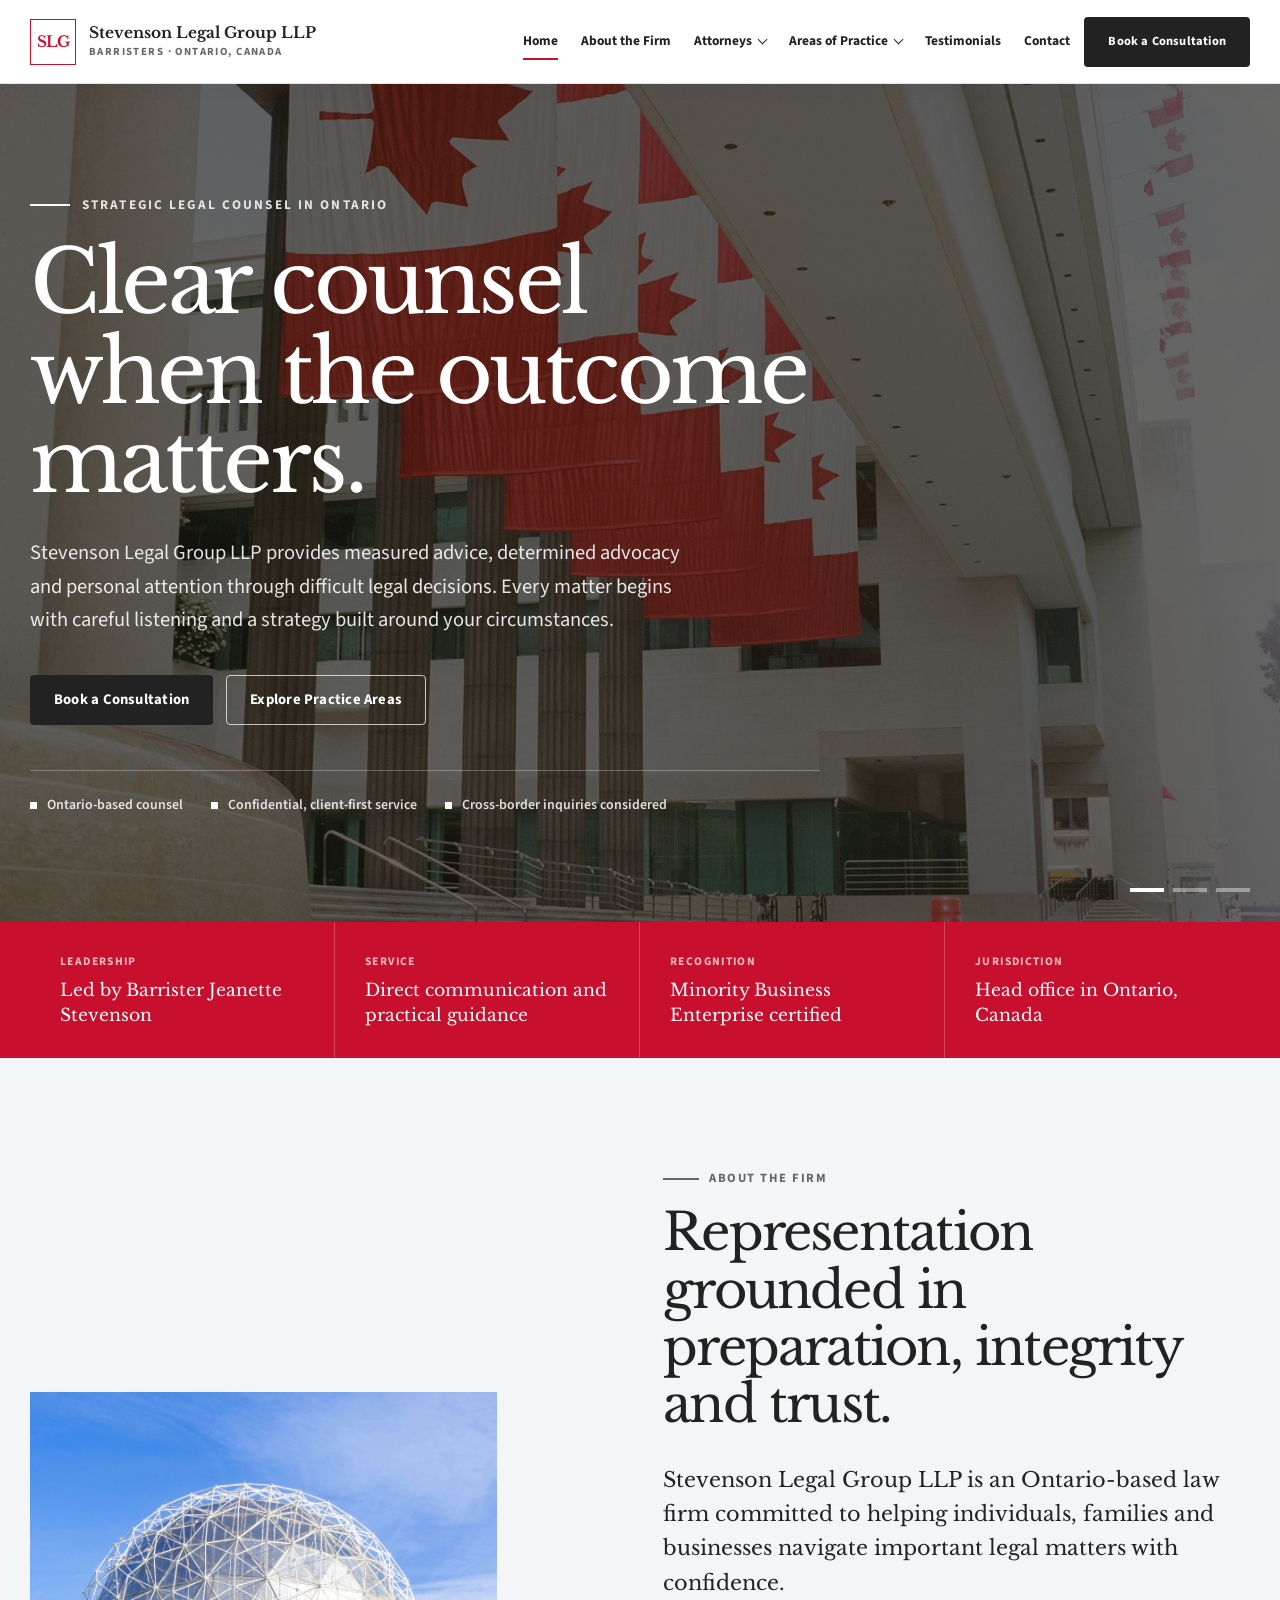
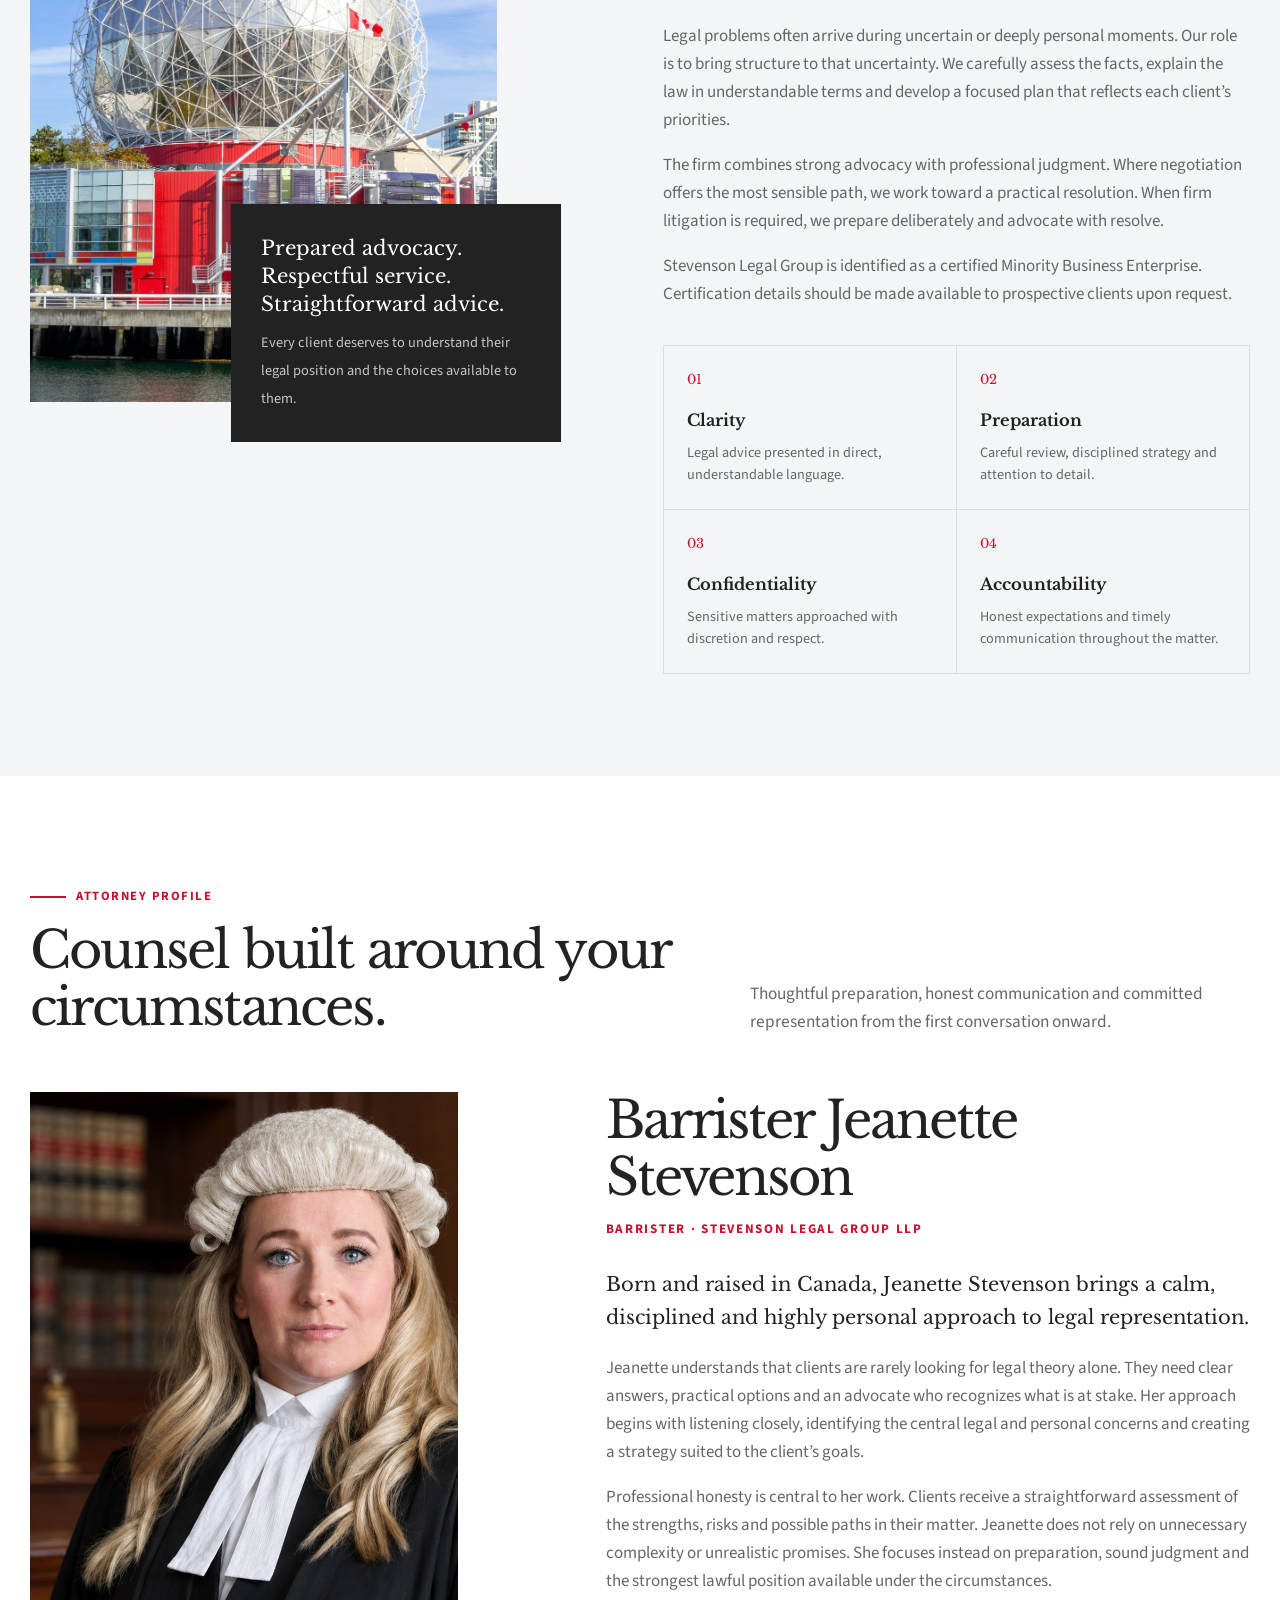
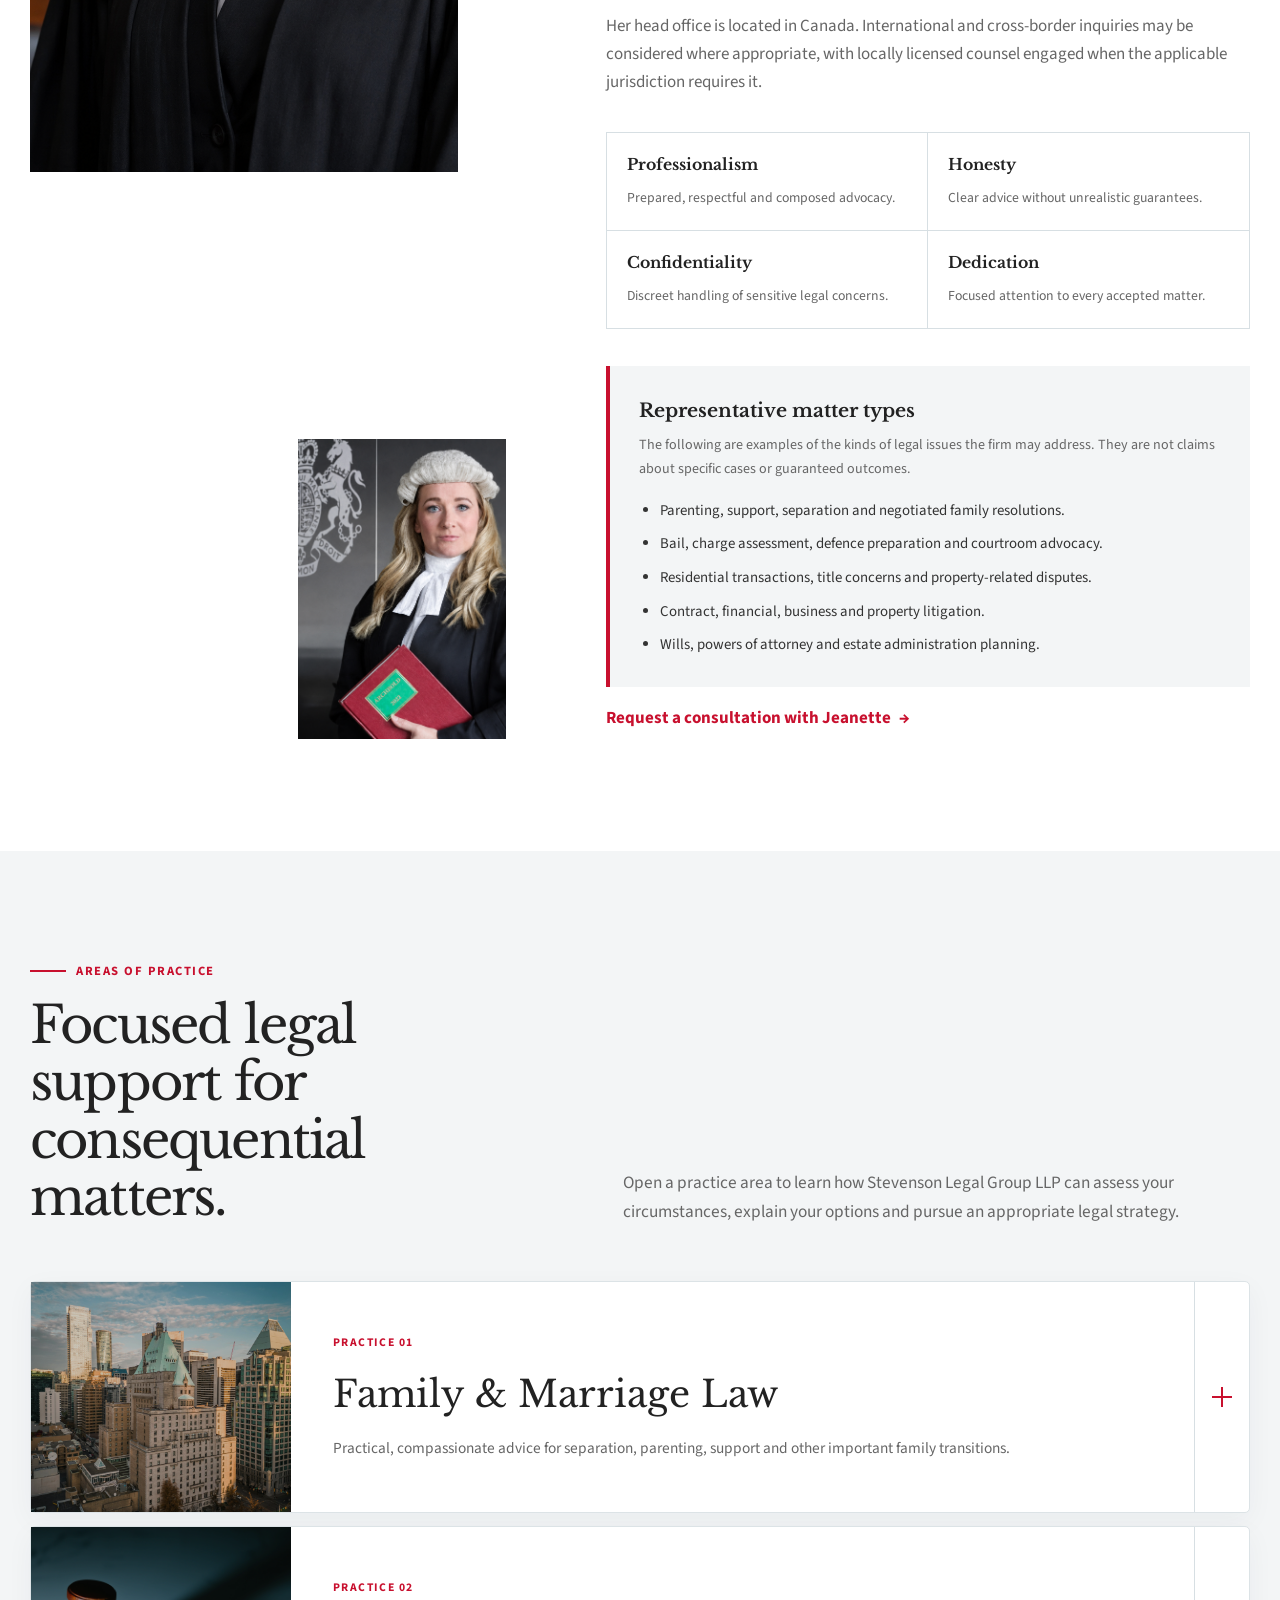
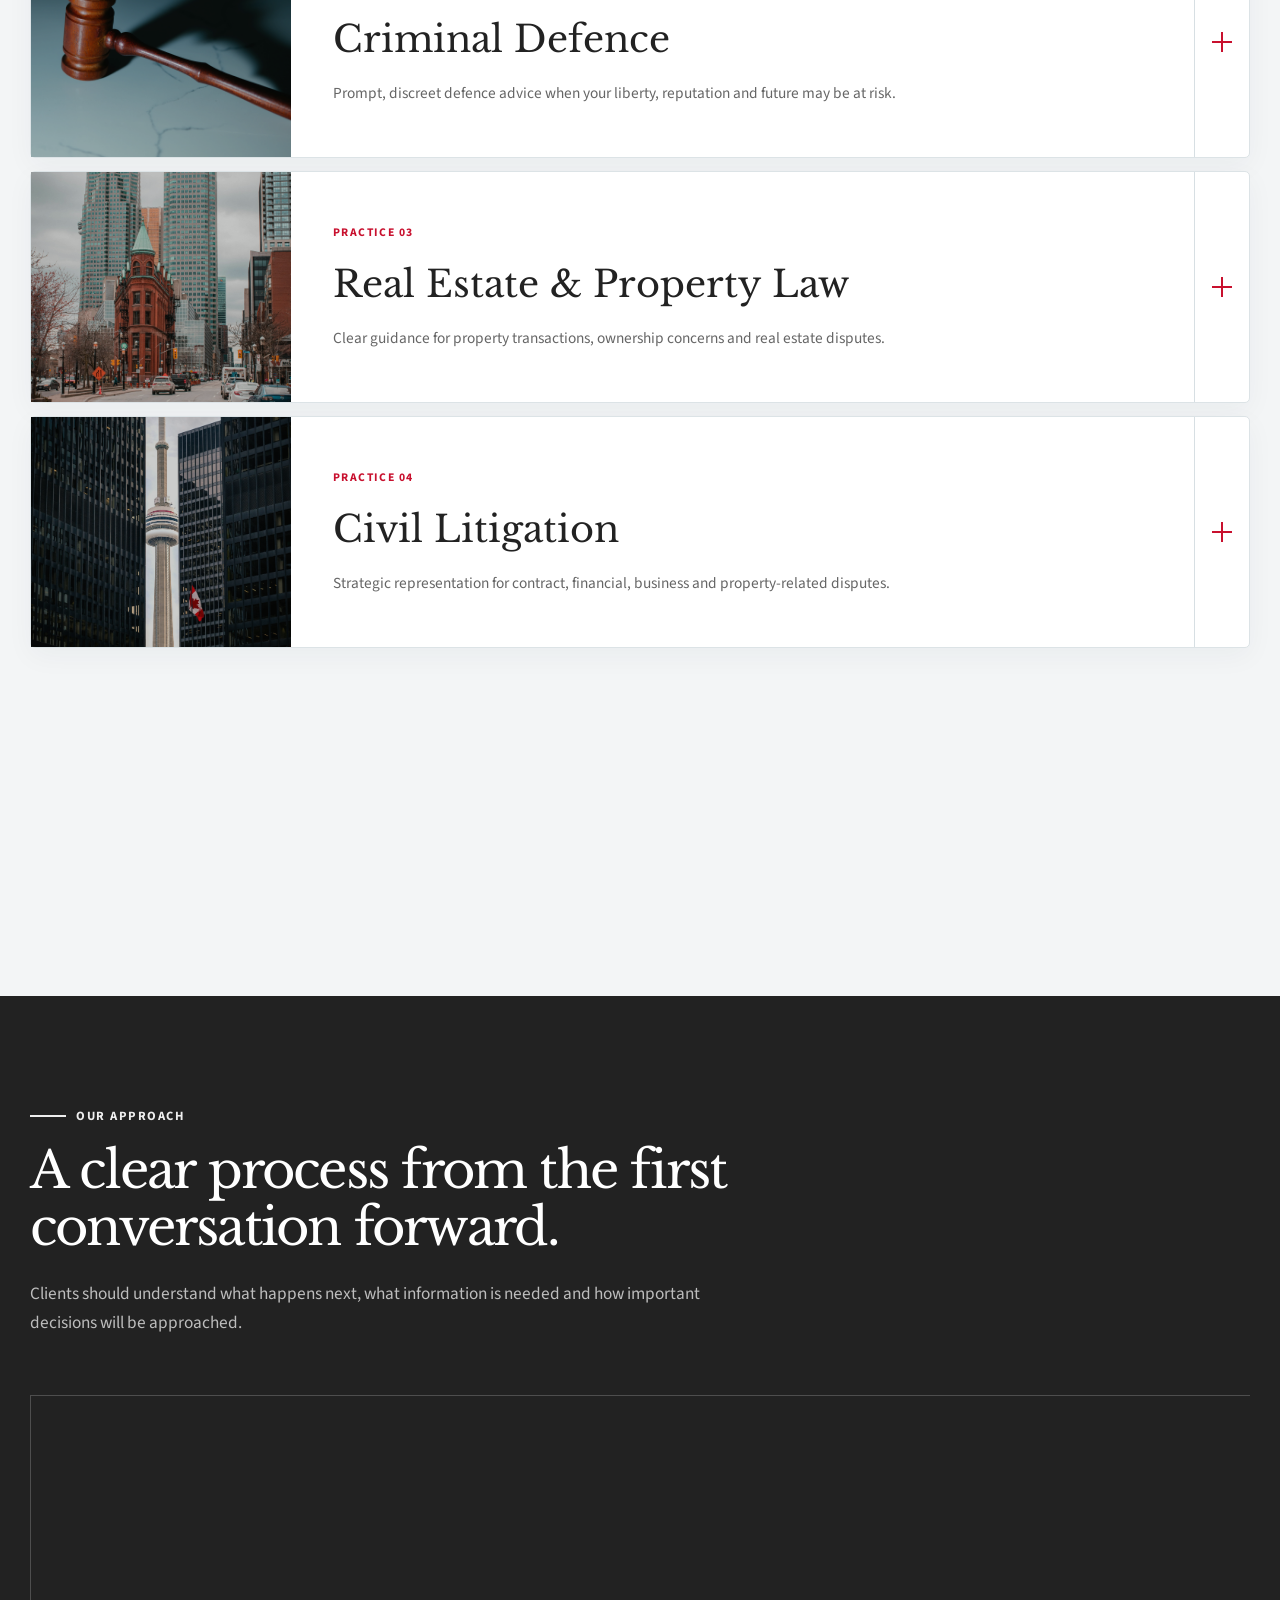
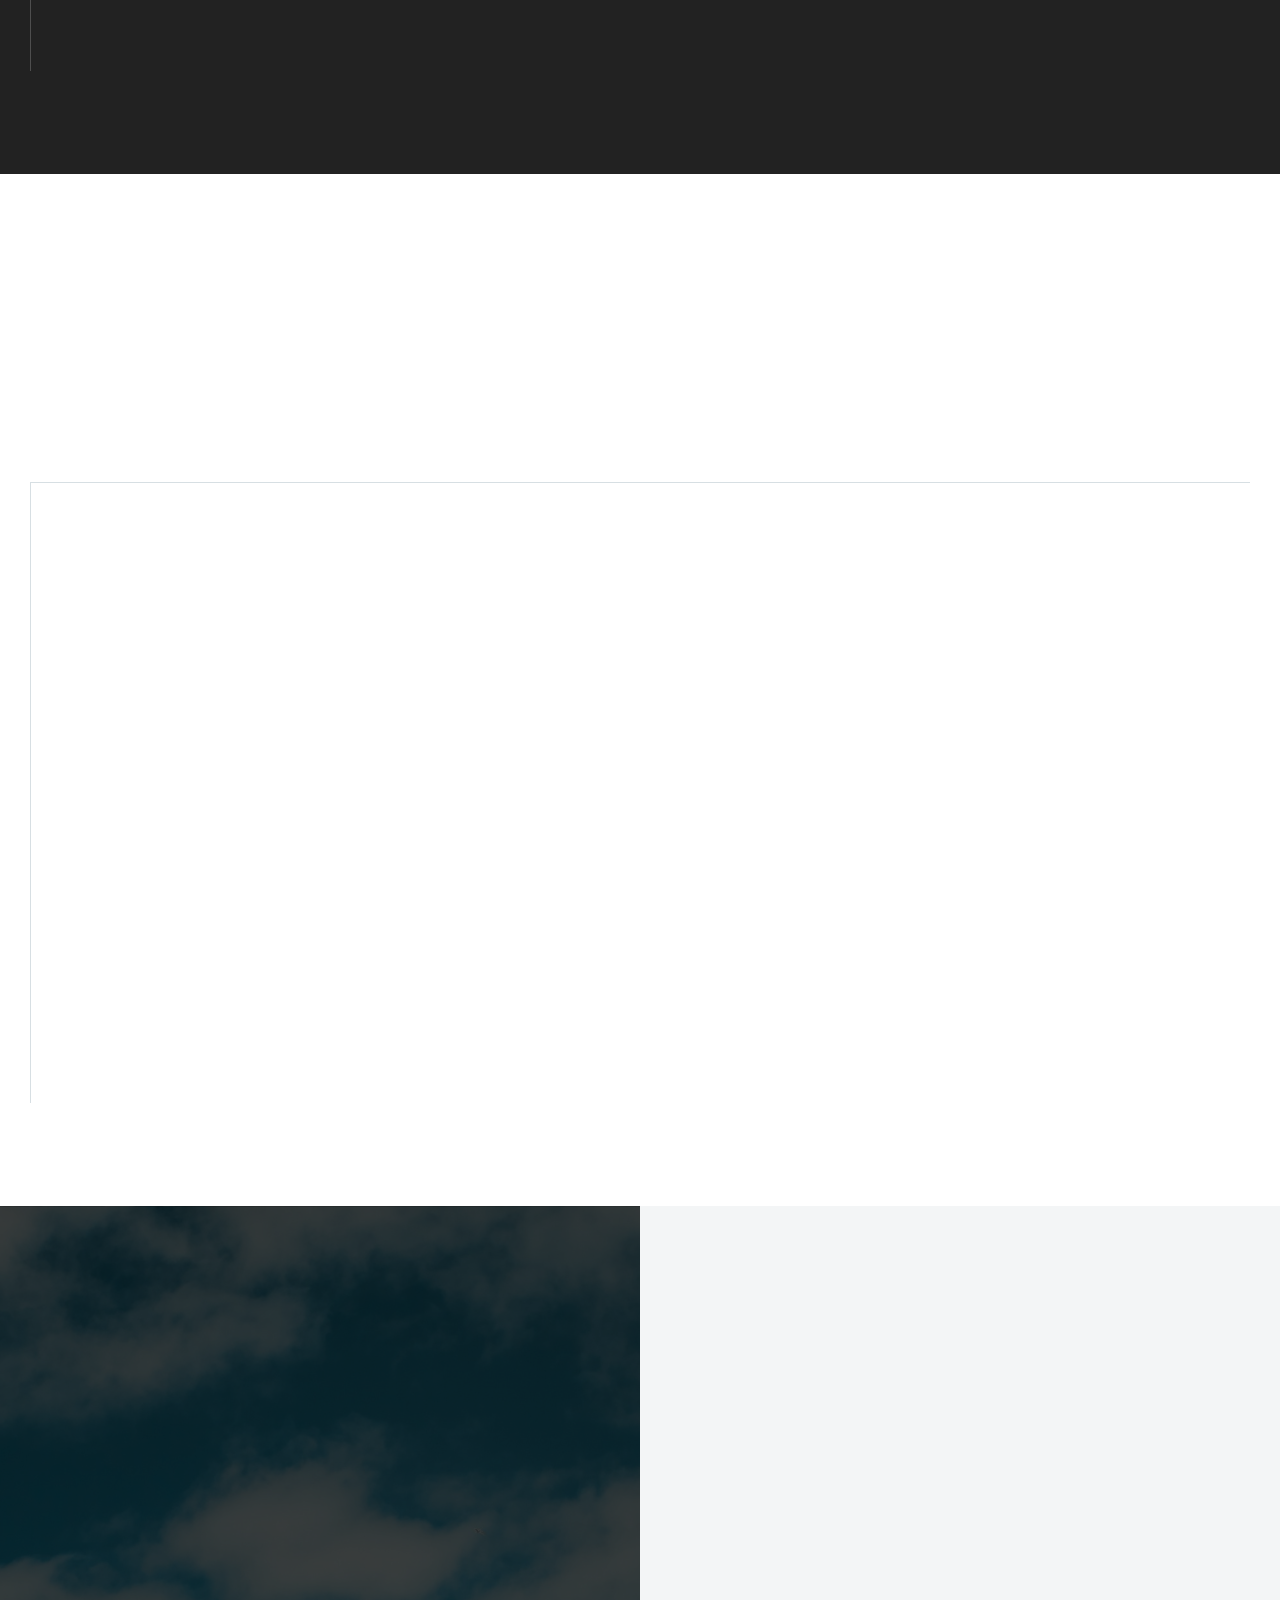
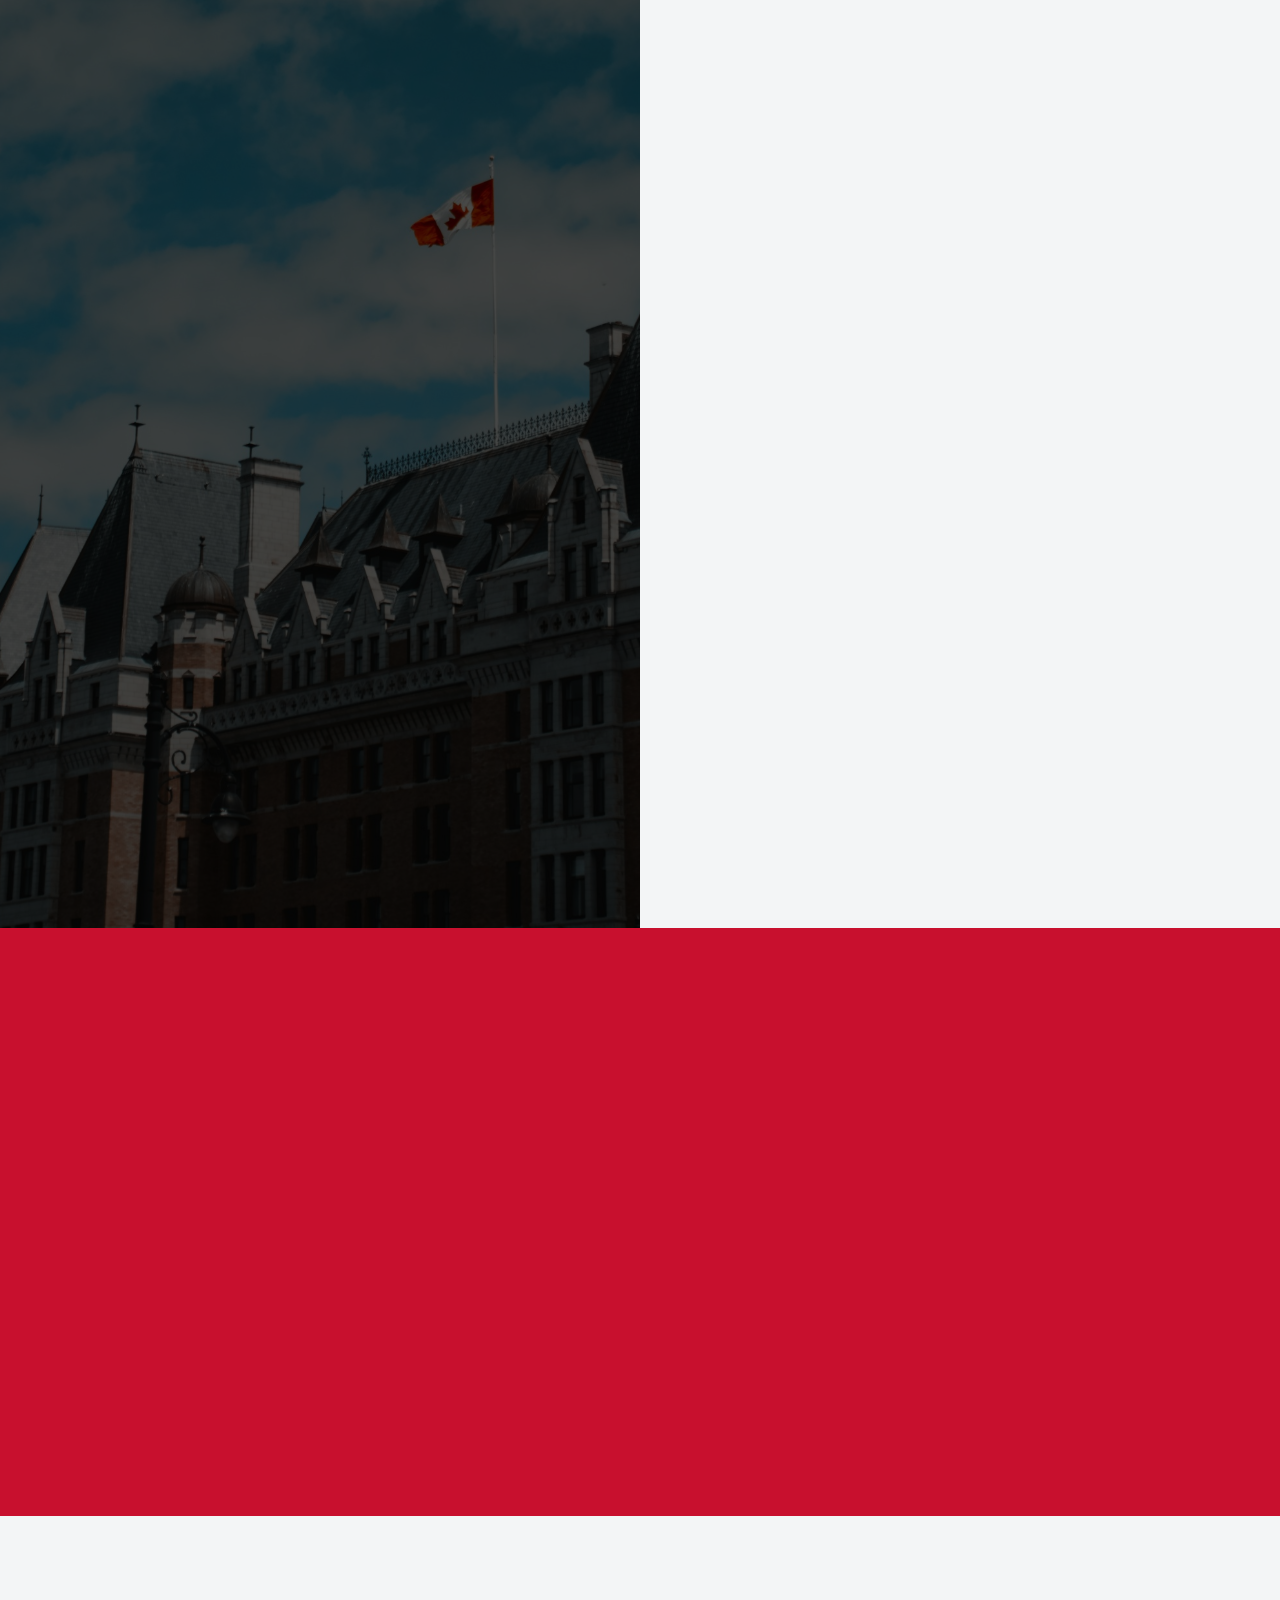
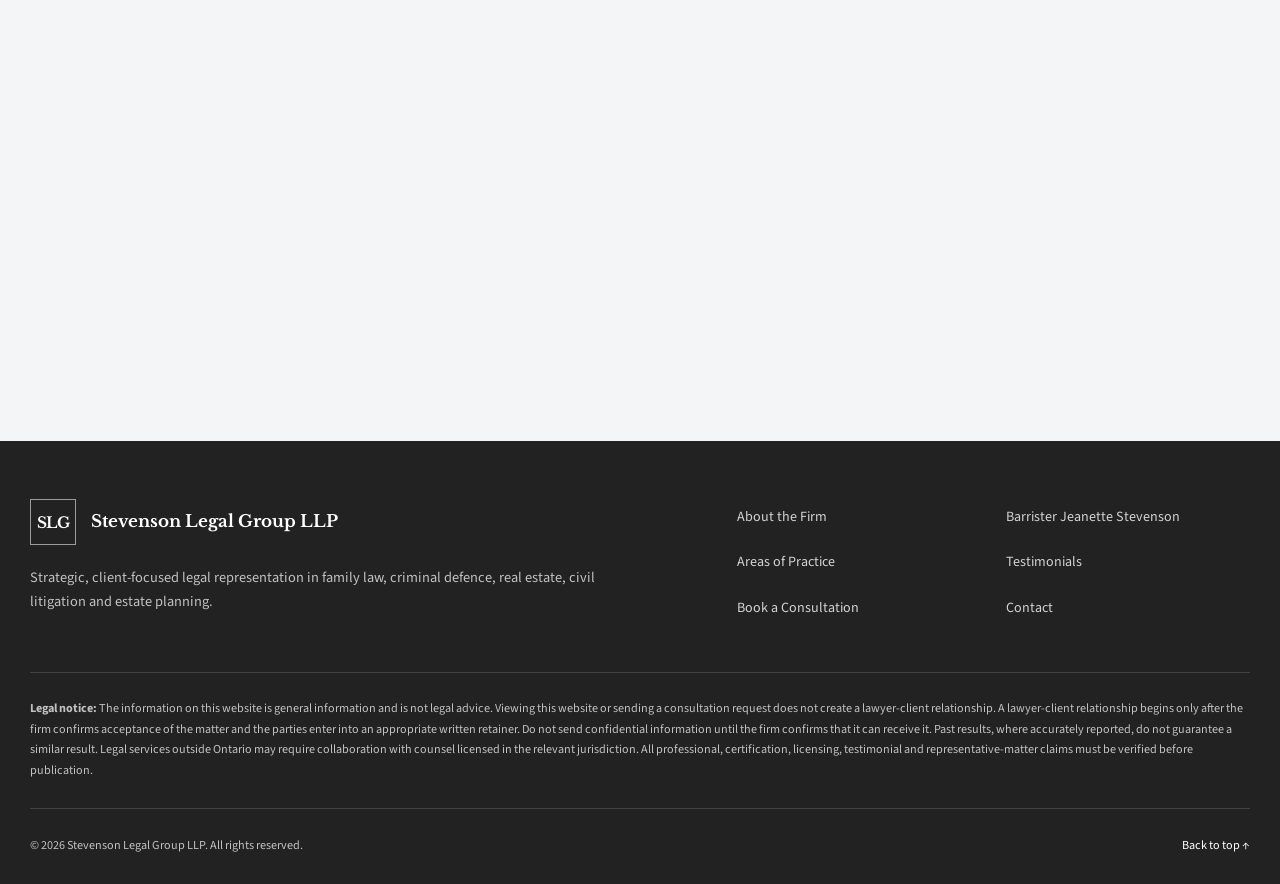
==== commit 6b6bba94: "Add files via upload" ====
--- a/index.html
+++ b/index.html
@@ -1234,7 +1234,7 @@
                         </div>
 
                         <p class="form-privacy">
-                            Pressing “Book Now” sends the completed consultation details to the firm’s Consultation Google Sheet. After submission, the form is cleared and a confirmation pop-up appears.
+                            Pressing “Book Now” sends the completed consultation details to the firm’s Consultation Google Sheet. After the request is sent, a confirmation message appears. Please contact the firm directly if you do not receive a response.
                         </p>
                     </form>
                 </div>
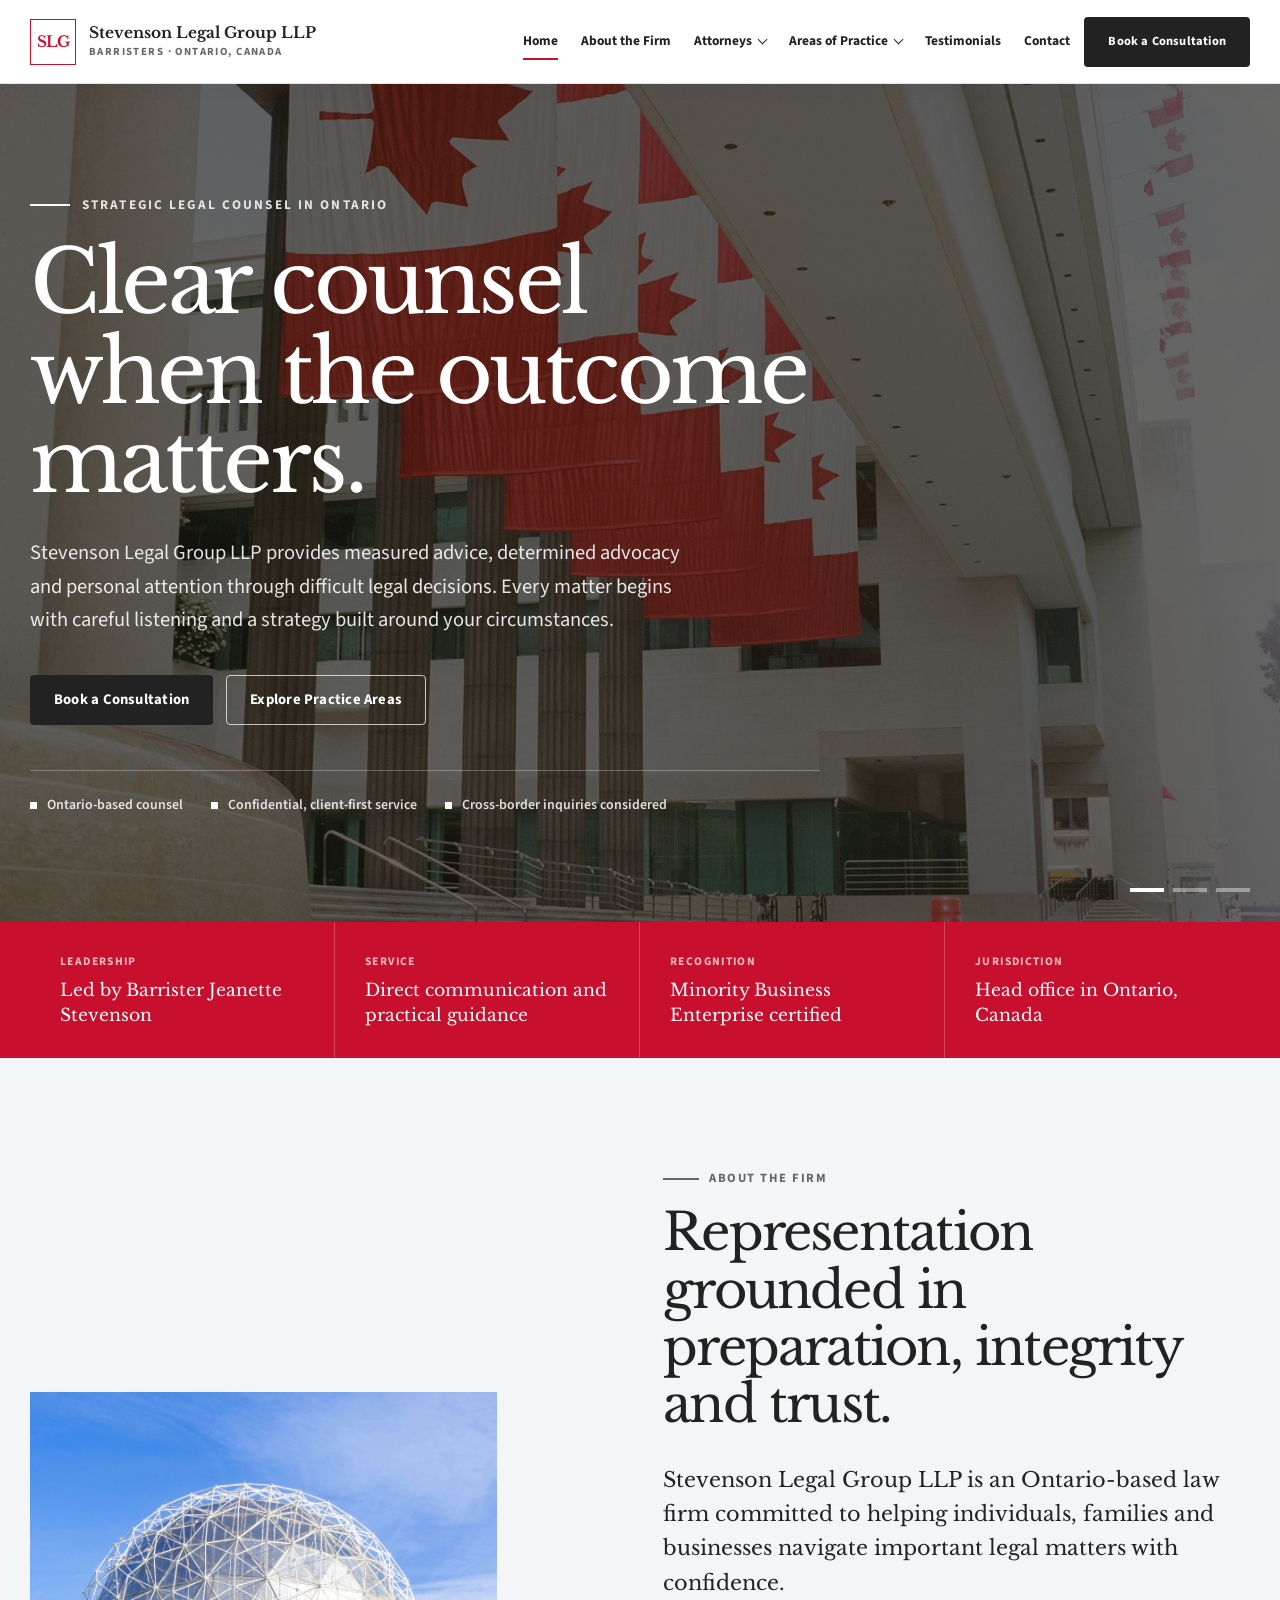
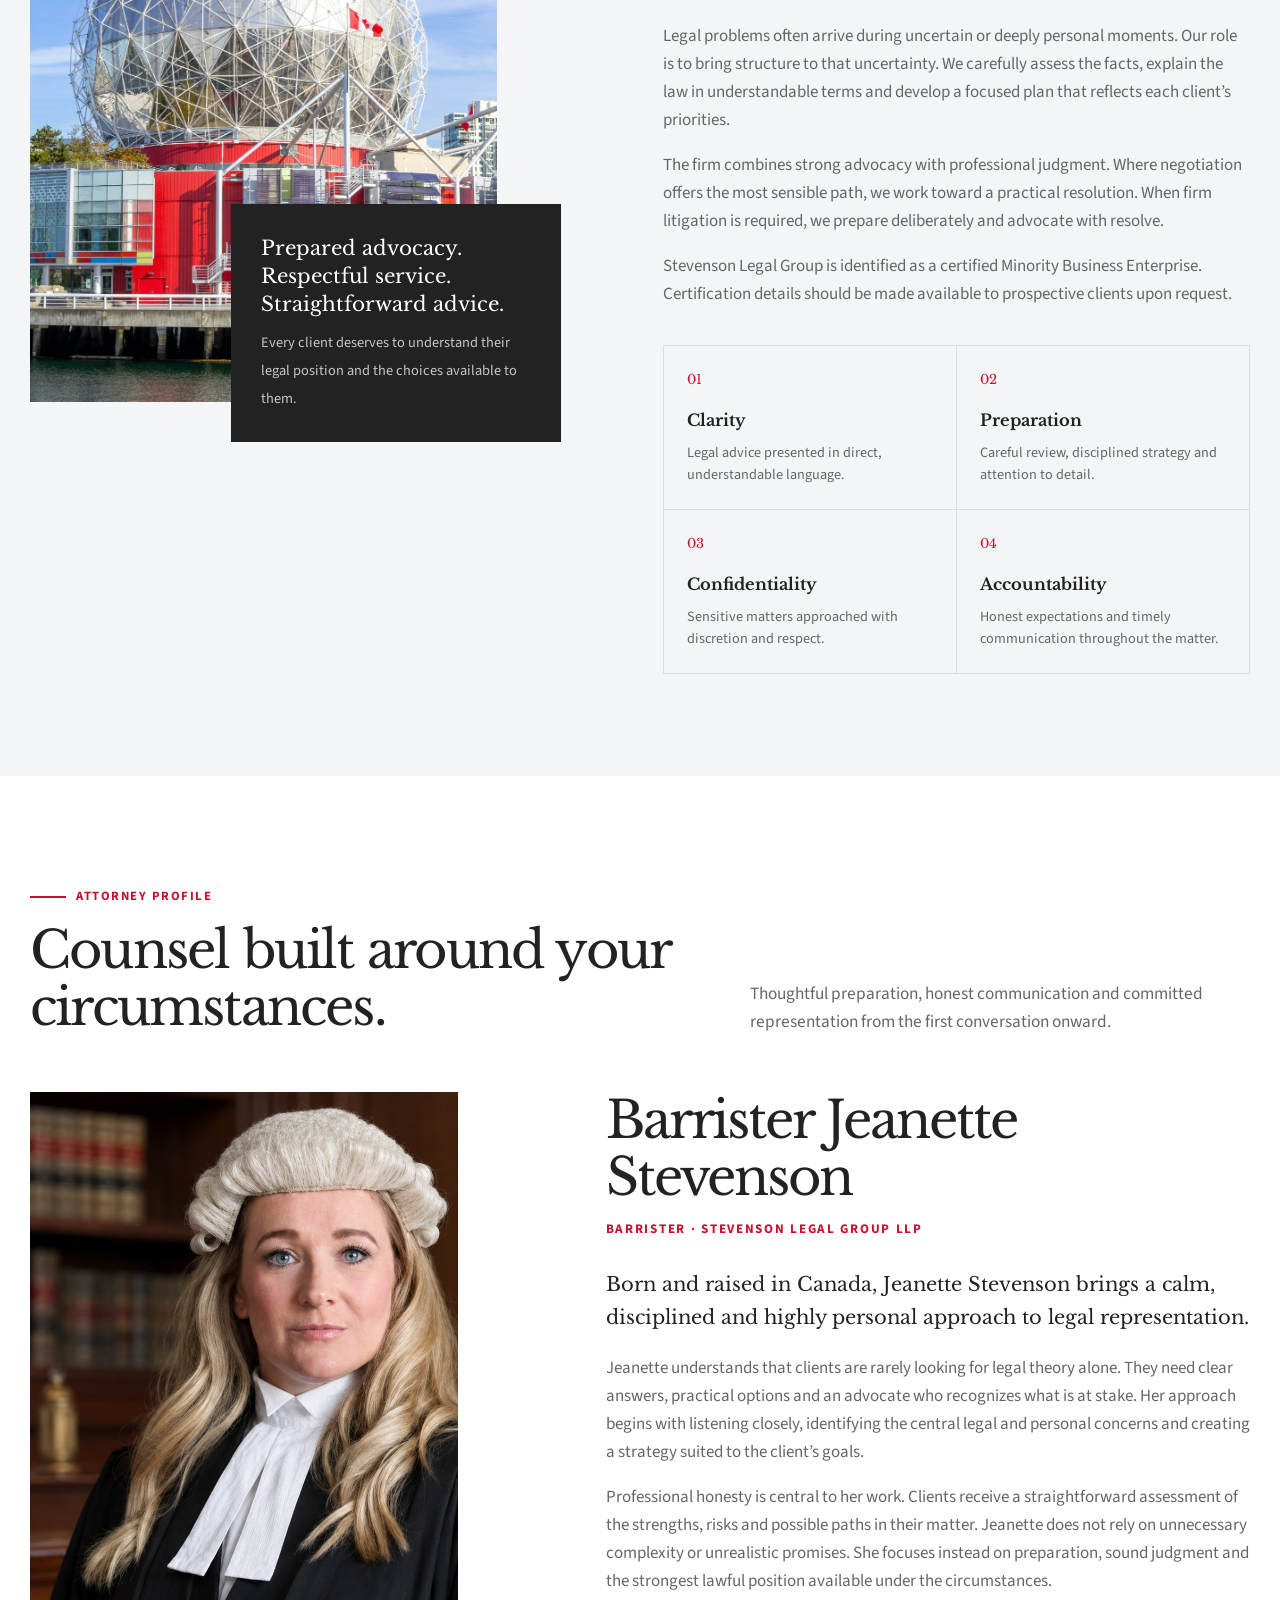
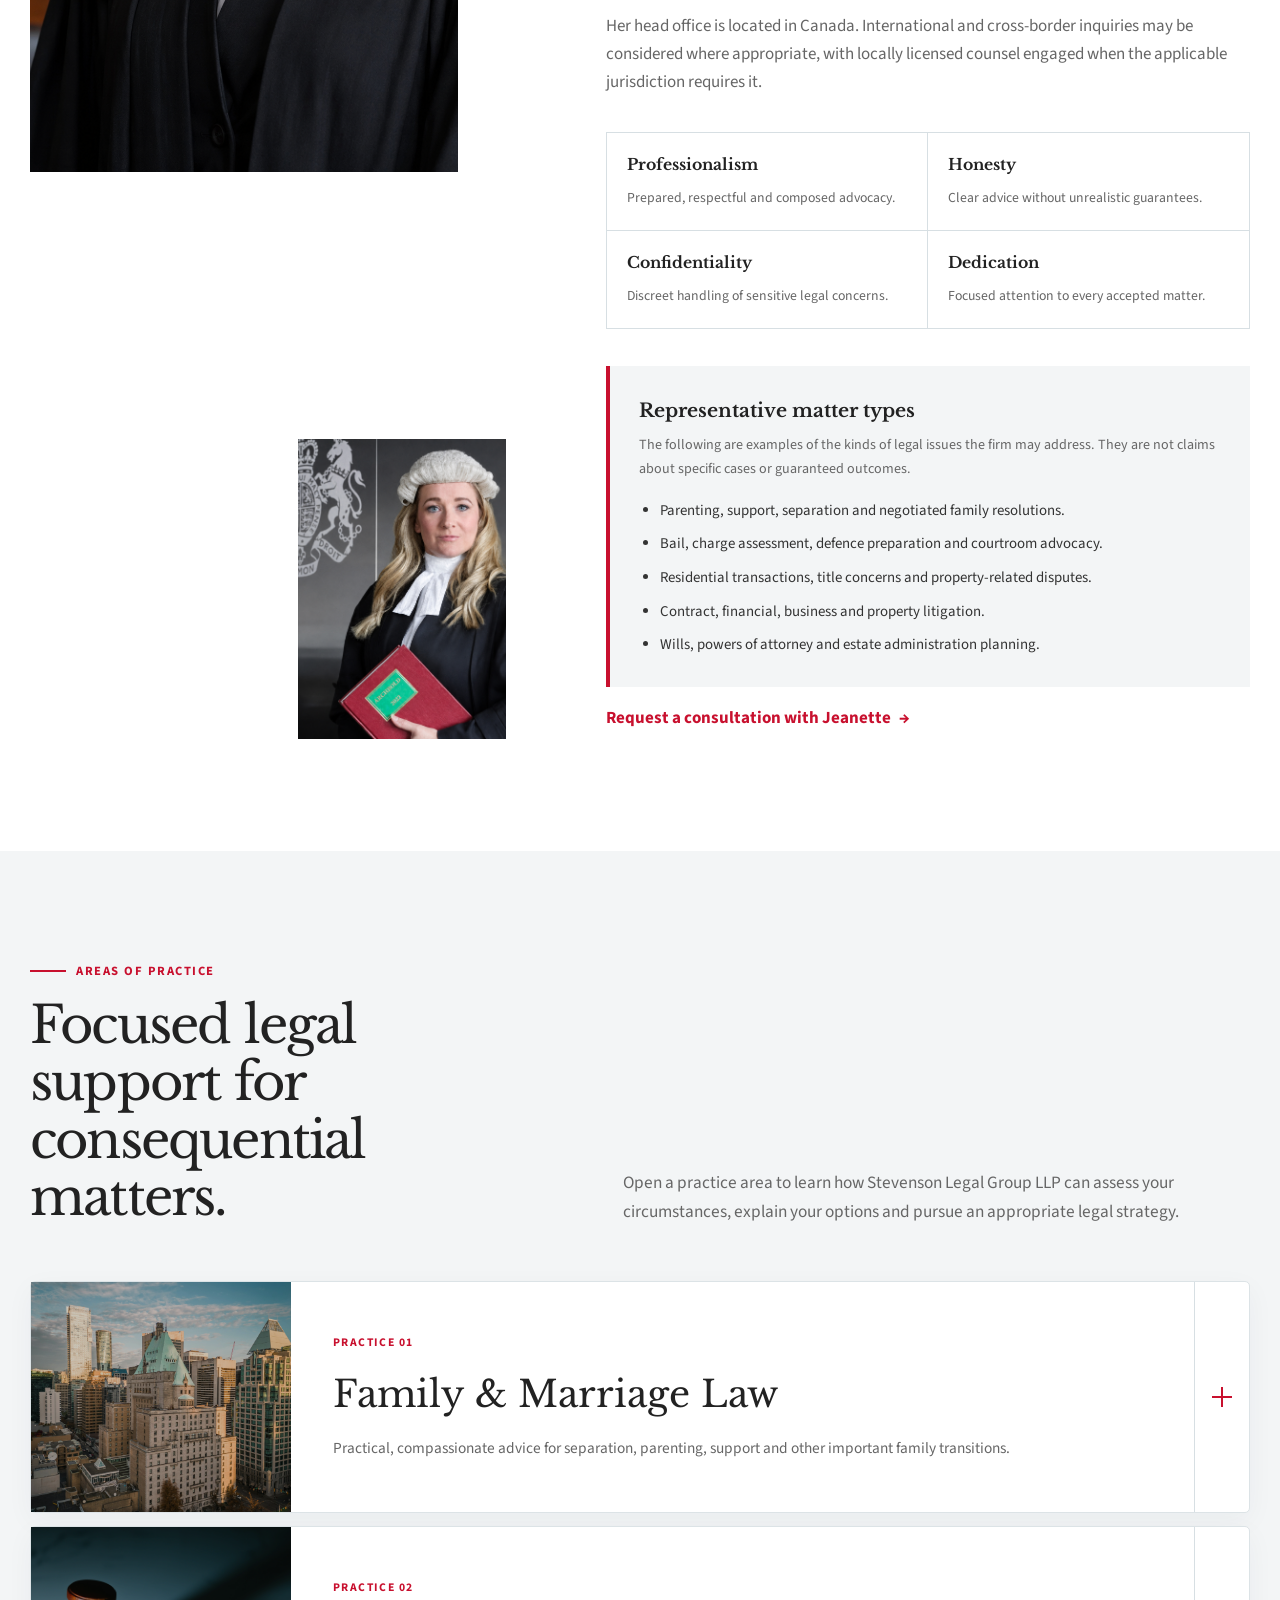
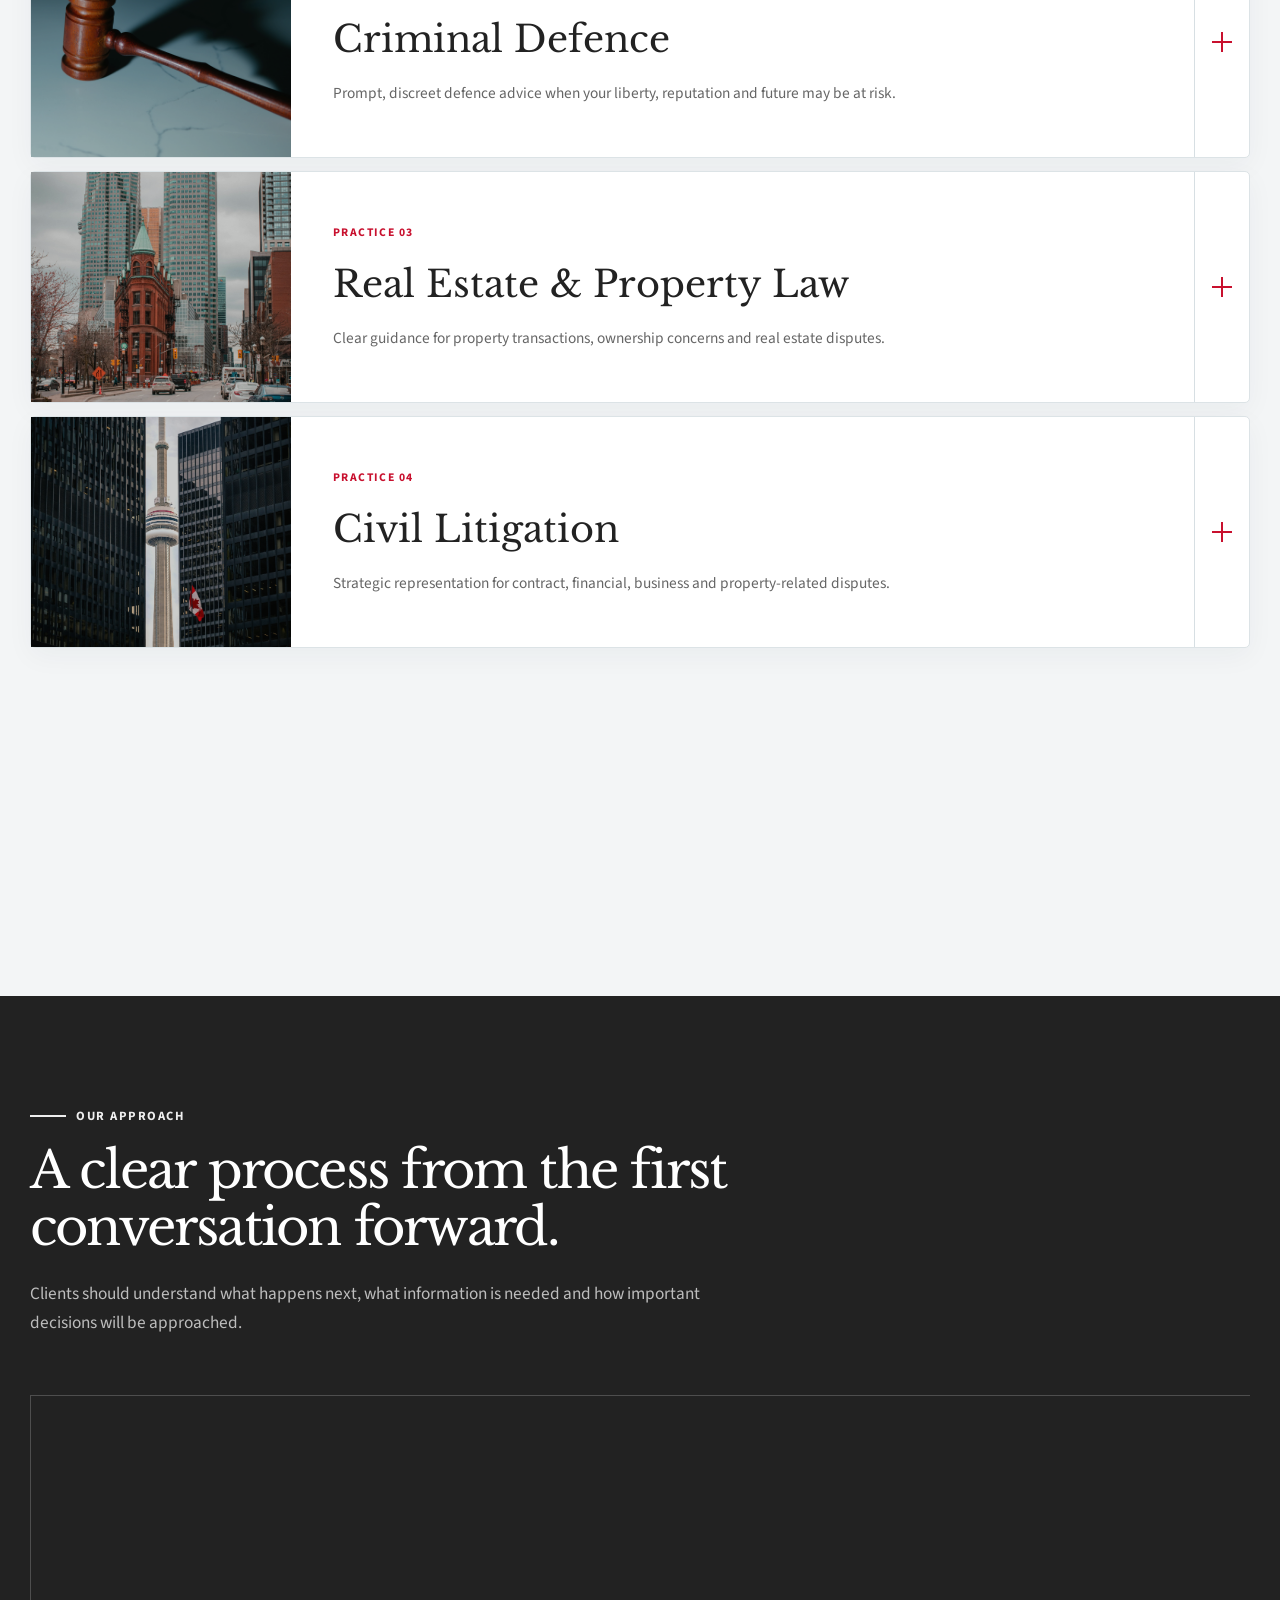
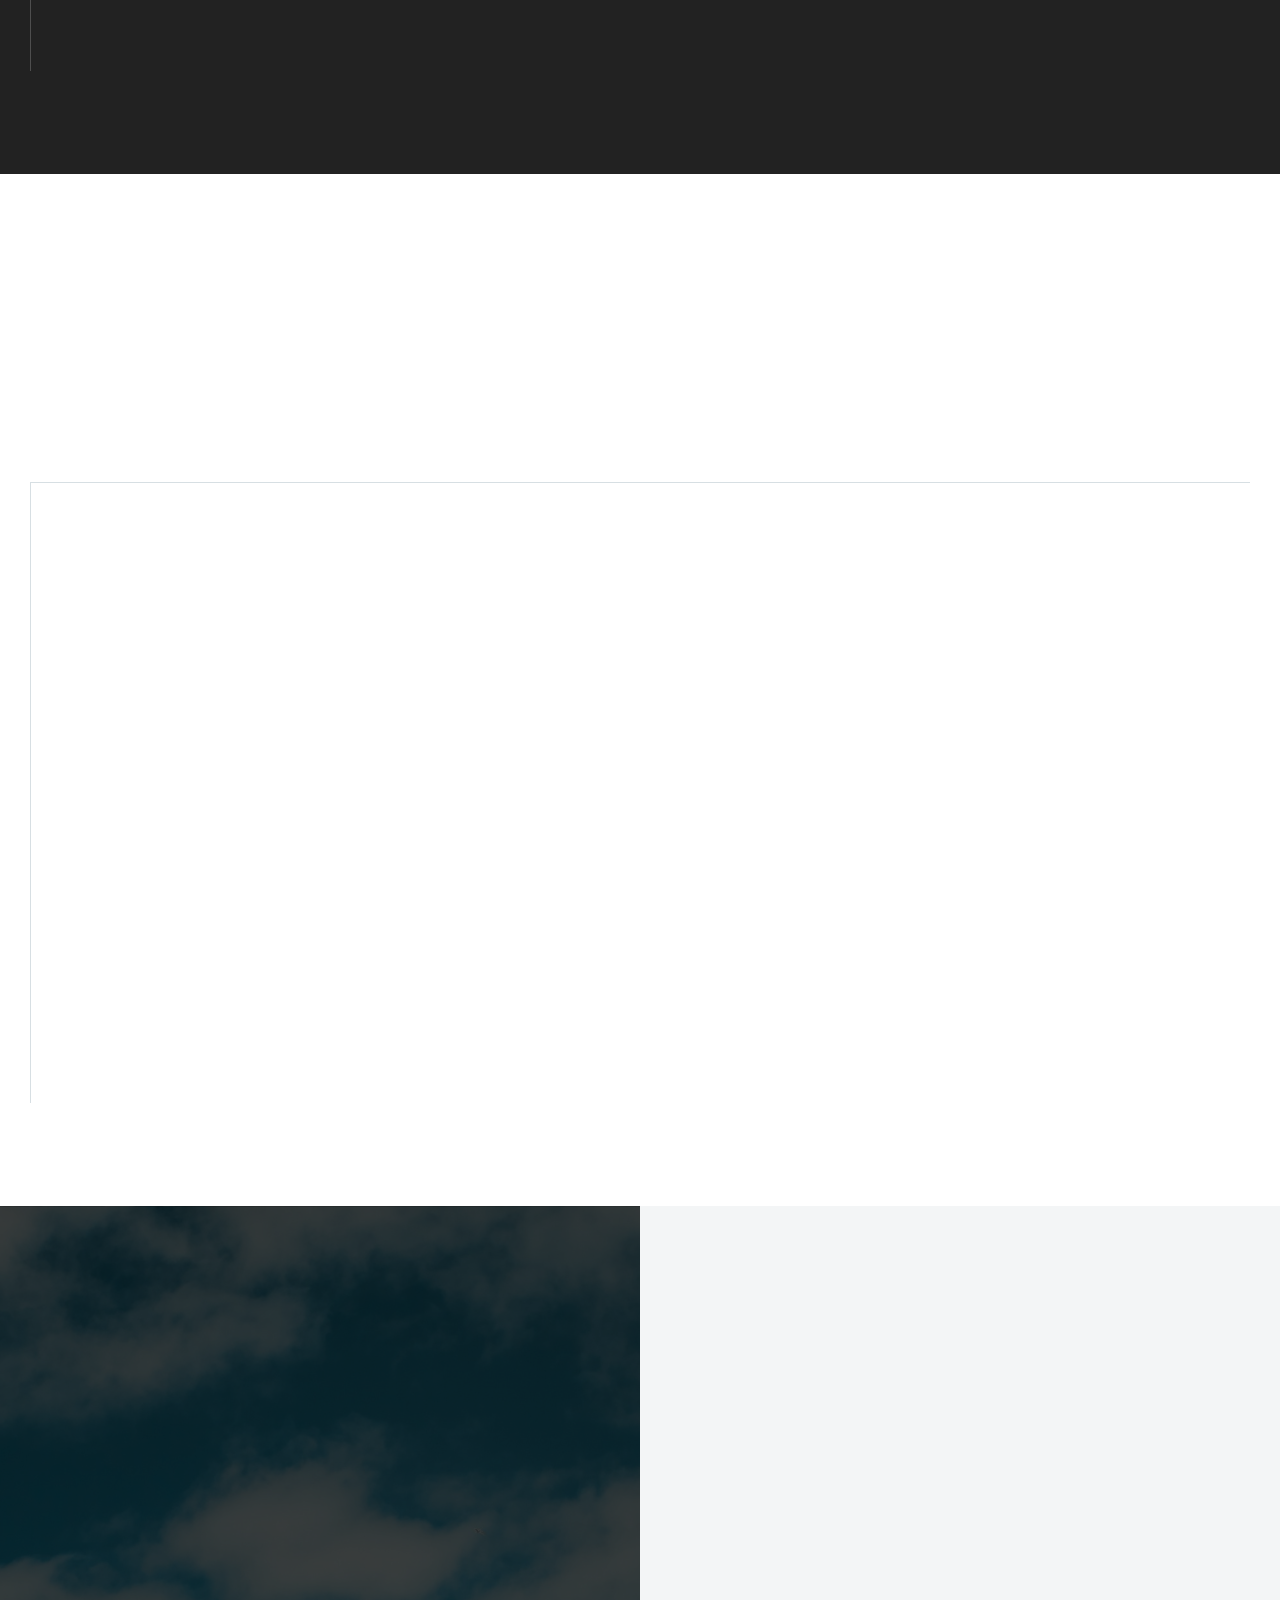
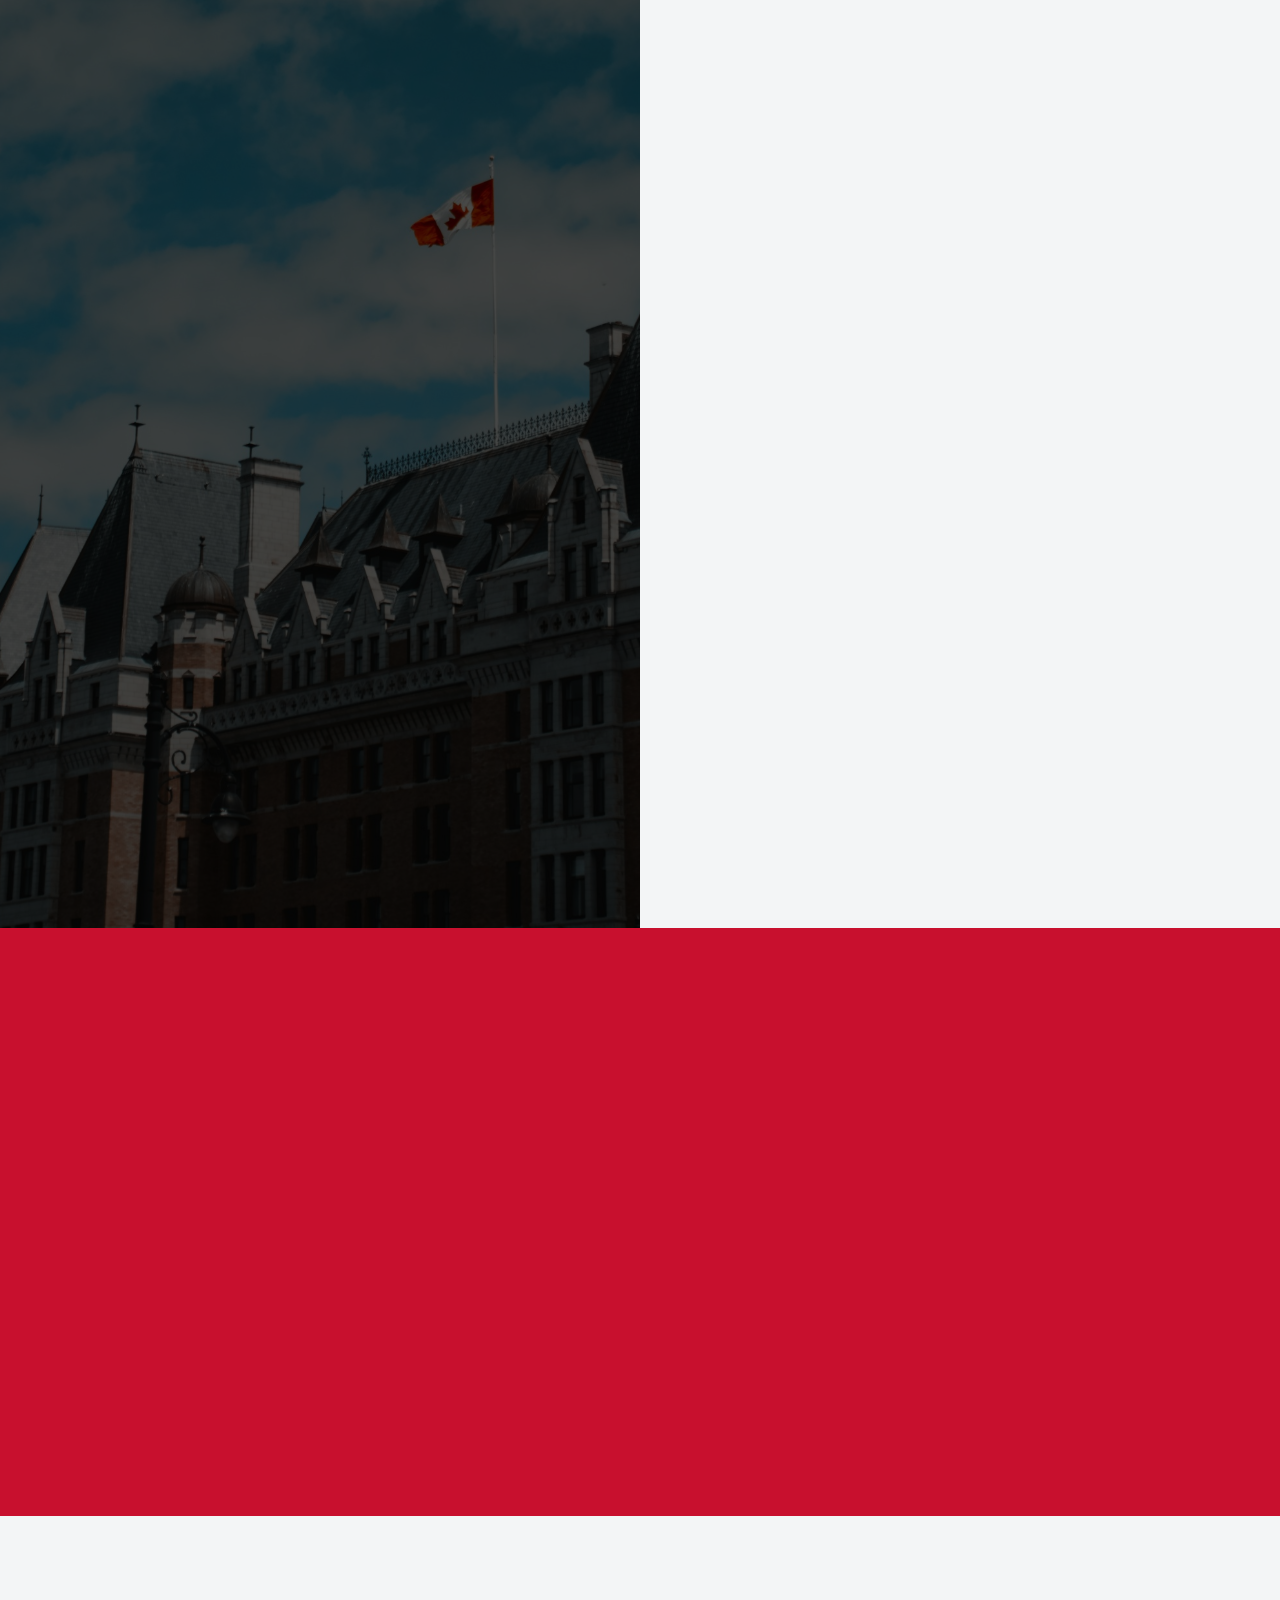
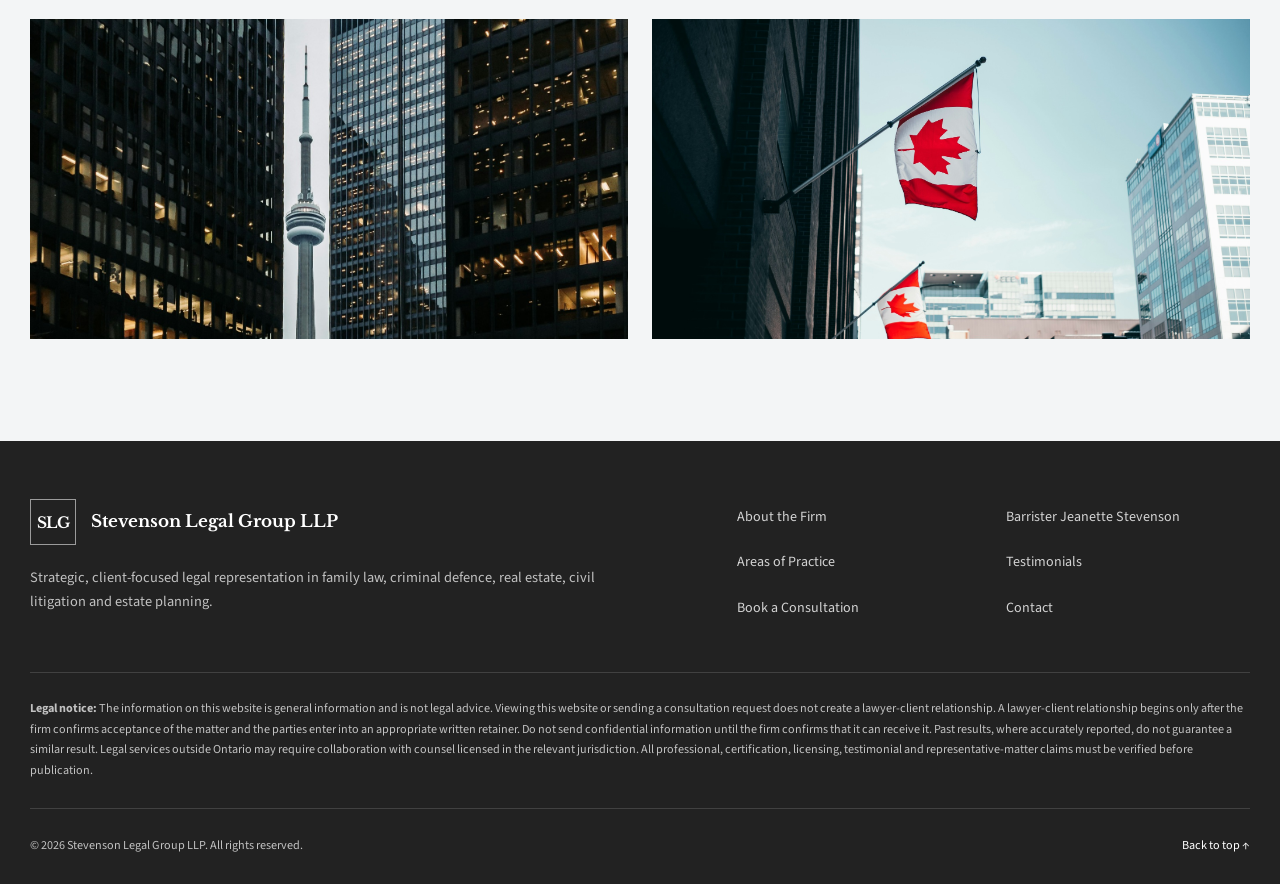
==== commit dfc6d536: "Add files via upload" ====
--- a/index.html
+++ b/index.html
@@ -44,8 +44,8 @@
             "name": "Ontario, Canada"
         },
         "email": [
-            "barristerjeanettestevenson@gmail.com",
-            "barristerjeanettestevensonlw@gmail.com"
+            "stevensonbarristerjeanette@gmail.com",
+            "stevensonbarristerjeanette@gmail.com"
         ],
         "employee": {
             "@type": "Person",
@@ -1274,8 +1274,8 @@
                         <span class="contact-row-label">Email</span>
 
                         <span class="contact-row-value">
-                            <a href="mailto:barristerjeanettestevenson@gmail.com">
-                                barristerjeanettestevenson@gmail.com
+                            <a href="mailto:stevensonbarristerjeanette@gmail.com">
+                                stevensonbarristerjeanette@gmail.com
                             </a>
                         </span>
                     </div>
@@ -1284,8 +1284,8 @@
                         <span class="contact-row-label">Alternate email</span>
 
                         <span class="contact-row-value">
-                            <a href="mailto:barristerjeanettestevensonlw@gmail.com">
-                                barristerjeanettestevensonlw@gmail.com
+                            <a href="mailto:stevensonbarristerjeanette@gmail.com">
+                                stevensonbarristerjeanette@gmail.com
                             </a>
                         </span>
                     </div>
--- a/style-final-v2.css
+++ b/style-final-v2.css
@@ -2215,3 +2215,24 @@
     .form-actions .button { width: 100%; }
     .consultation-information { padding: 26px 22px; }
 }
+
+
+/* FIX: Keep the header consultation CTA label readable in every interaction state.
+   The general navigation hover rule must not recolour button text red. */
+.primary-nav a.button,
+.primary-nav a.button:hover,
+.primary-nav a.button:focus,
+.primary-nav a.button:focus-visible,
+.primary-nav a.button:active,
+.primary-nav a.button[aria-current="page"],
+.primary-nav a.button.is-active {
+    color: #ffffff !important;
+}
+
+.primary-nav a.button:hover,
+.primary-nav a.button:focus-visible,
+.primary-nav a.button:active,
+.primary-nav a.button[aria-current="page"],
+.primary-nav a.button.is-active {
+    background-color: #a50d26;
+}
